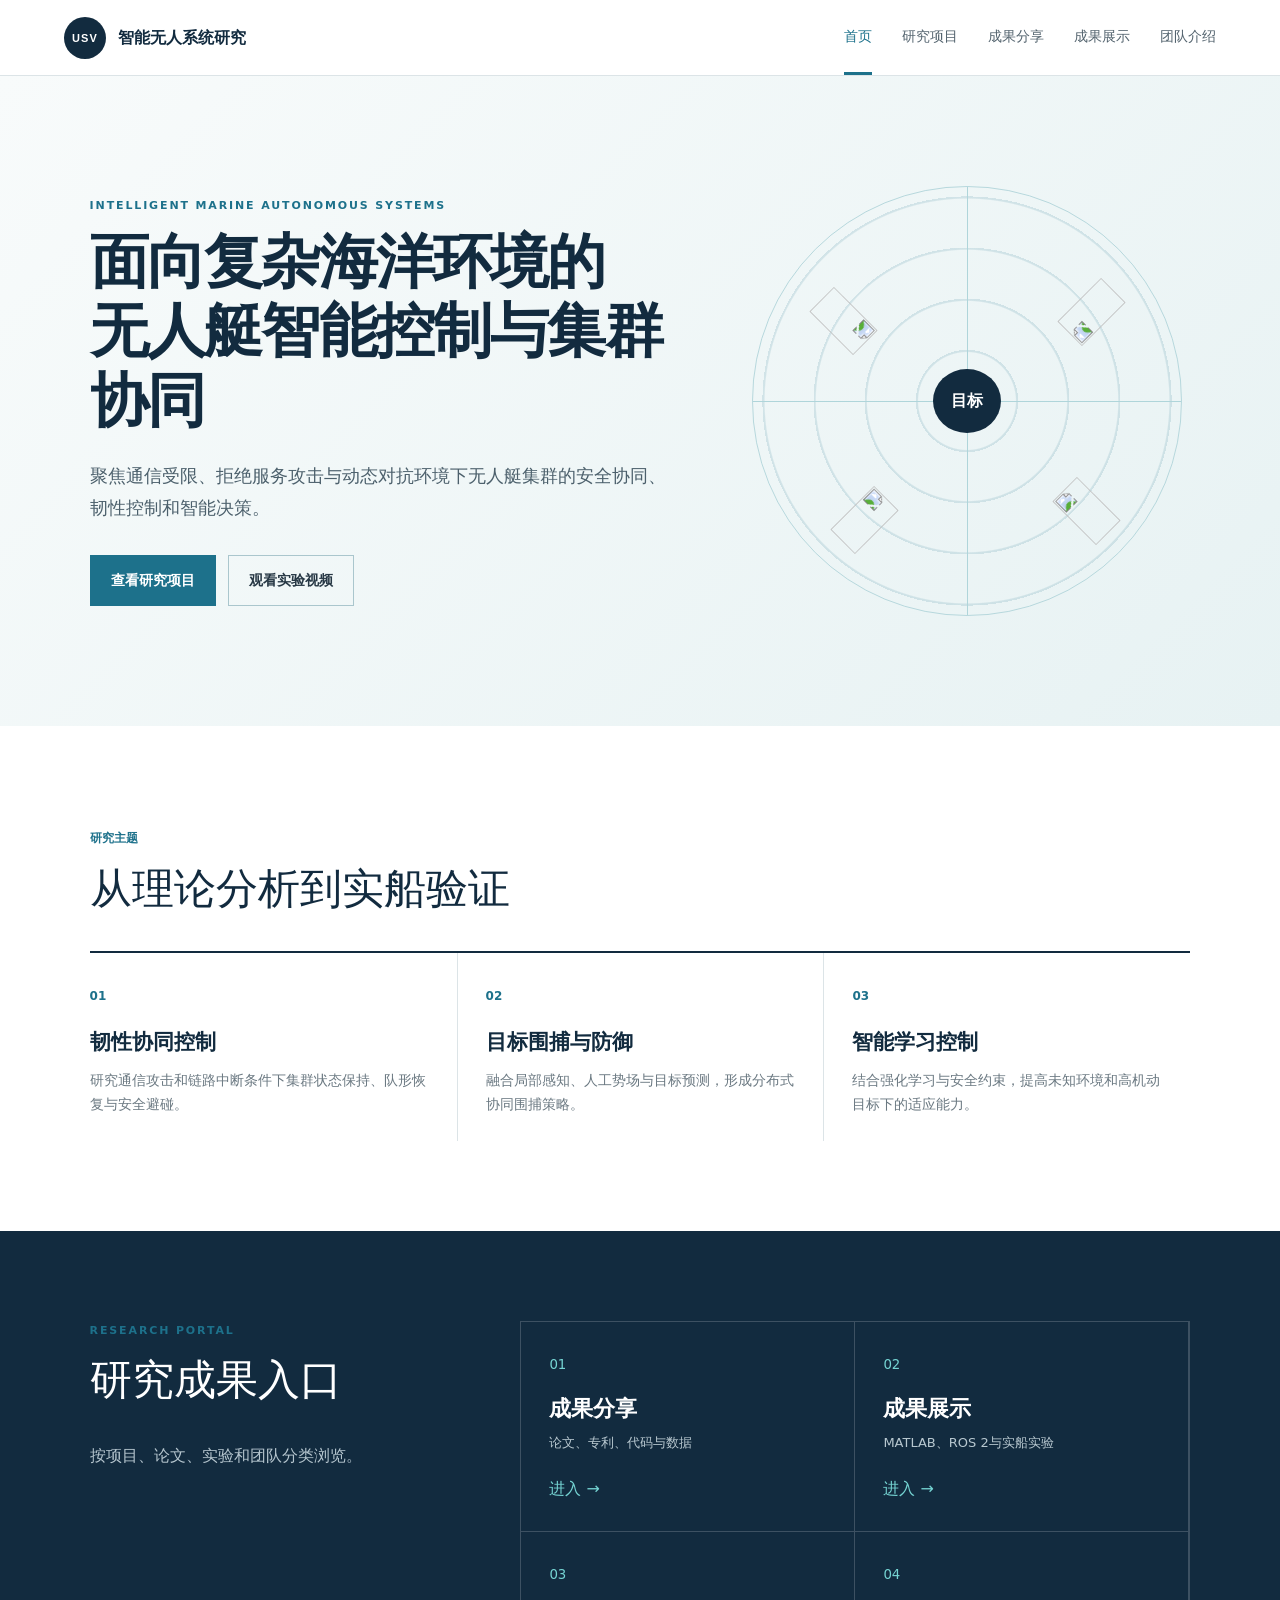
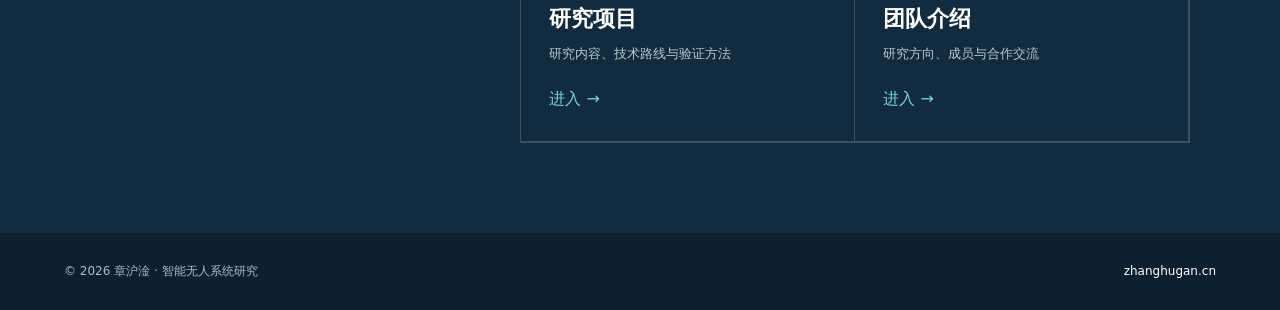
==== index.html @ 88b89873 "Upload independent academic website" ====
<!doctype html>
<html lang="zh-CN"><head><meta charset="utf-8"><meta name="viewport" content="width=device-width,initial-scale=1"><meta name="description" content="章沪淦的无人艇智能控制与集群协同研究主页"><title>章沪淦｜智能无人系统研究</title><link rel="stylesheet" href="styles.css"></head>
<body>
<header class="header"><a class="brand" href="index.html"><span>USV</span><b>智能无人系统研究</b></a><button class="menu" aria-label="打开导航">☰</button><nav><a class="active" href="index.html">首页</a><a href="research.html">研究项目</a><a href="publications.html">成果分享</a><a href="showcase.html">成果展示</a><a href="team.html">团队介绍</a></nav></header>
<main>
  <section class="hero">
    <div><p class="kicker">INTELLIGENT MARINE AUTONOMOUS SYSTEMS</p><h1>面向复杂海洋环境的<br>无人艇智能控制与集群协同</h1><p class="lead">聚焦通信受限、拒绝服务攻击与动态对抗环境下无人艇集群的安全协同、韧性控制和智能决策。</p><div class="actions"><a class="primary" href="research.html">查看研究项目</a><a href="showcase.html">观看实验视频</a></div></div>
    <div class="radar"><i></i><i></i><strong>目标</strong><img class="u1" src="assets/usv-top.svg" alt=""><img class="u2" src="assets/usv-top.svg" alt=""><img class="u3" src="assets/usv-top.svg" alt=""><img class="u4" src="assets/usv-top.svg" alt=""></div>
  </section>
  <section class="intro-band"><p>研究主题</p><h2>从理论分析到实船验证</h2><div class="topics"><article><b>01</b><h3>韧性协同控制</h3><p>研究通信攻击和链路中断条件下集群状态保持、队形恢复与安全避碰。</p></article><article><b>02</b><h3>目标围捕与防御</h3><p>融合局部感知、人工势场与目标预测，形成分布式协同围捕策略。</p></article><article><b>03</b><h3>智能学习控制</h3><p>结合强化学习与安全约束，提高未知环境和高机动目标下的适应能力。</p></article></div></section>
  <section class="portal"><div><p class="kicker">RESEARCH PORTAL</p><h2>研究成果入口</h2><p>按项目、论文、实验和团队分类浏览。</p></div><div class="portal-grid"><a href="publications.html"><small>01</small><h3>成果分享</h3><p>论文、专利、代码与数据</p><span>进入 →</span></a><a href="showcase.html"><small>02</small><h3>成果展示</h3><p>MATLAB、ROS 2与实船实验</p><span>进入 →</span></a><a href="research.html"><small>03</small><h3>研究项目</h3><p>研究内容、技术路线与验证方法</p><span>进入 →</span></a><a href="team.html"><small>04</small><h3>团队介绍</h3><p>研究方向、成员与合作交流</p><span>进入 →</span></a></div></section>
</main>
<footer><p>© 2026 章沪淦 · 智能无人系统研究</p><a href="index.html">zhanghugan.cn</a></footer><script src="app.js"></script></body></html>
---- styles.css ----
:root{--navy:#122b3f;--blue:#1d718b;--cyan:#75d4d3;--ink:#273845;--muted:#6b7982;--line:#dce4e7;--soft:#f3f7f7;--white:#fff}*{box-sizing:border-box}html{scroll-behavior:smooth}body{margin:0;color:var(--ink);font-family:"Microsoft YaHei",system-ui,sans-serif;line-height:1.75}a{text-decoration:none;color:inherit}.header{height:76px;padding:0 max(5vw,24px);display:flex;align-items:center;position:sticky;top:0;z-index:10;background:rgba(255,255,255,.96);border-bottom:1px solid var(--line);backdrop-filter:blur(12px)}.brand{display:flex;align-items:center;gap:12px;color:var(--navy)}.brand span{display:grid;place-items:center;width:42px;height:42px;border-radius:50%;background:var(--navy);color:#fff;font:700 11px Arial;letter-spacing:.1em}.header nav{margin-left:auto;display:flex;gap:30px;height:100%}.header nav a{display:flex;align-items:center;font-size:14px;color:#53636e;border-bottom:3px solid transparent}.header nav a:hover,.header nav a.active{color:var(--blue);border-color:var(--blue)}.menu{display:none;margin-left:auto;border:0;background:none;font-size:24px}.hero{min-height:650px;padding:92px max(7vw,34px);display:grid;grid-template-columns:1.15fr .85fr;gap:70px;align-items:center;background:linear-gradient(135deg,#f8fbfb,#e7f2f3)}.kicker{margin:0 0 12px;color:var(--blue);font-size:11px;font-weight:800;letter-spacing:.17em}.hero h1,.inner>h1,.article-shell article>h1{margin:0;color:var(--navy);font-family:Georgia,"Noto Serif SC",serif;font-size:clamp(38px,4.6vw,64px);line-height:1.18;letter-spacing:-.03em}.lead{max-width:720px;margin:24px 0 32px;font-size:18px;color:#4c606c}.actions{display:flex;gap:12px}.actions a{padding:12px 20px;border:1px solid #aac6cd;font-size:14px;font-weight:700}.actions .primary{background:var(--blue);color:#fff;border-color:var(--blue)}.radar{width:min(430px,38vw);aspect-ratio:1;position:relative;border-radius:50%;background:repeating-radial-gradient(circle,transparent 0 16%,rgba(29,113,139,.14) 16.4% 16.9%);border:1px solid #b7d8dd}.radar:before,.radar:after{content:"";position:absolute;background:#afd5da}.radar:before{width:1px;inset:0 auto 0 50%}.radar:after{height:1px;inset:50% 0 auto}.radar strong{position:absolute;left:50%;top:50%;transform:translate(-50%,-50%);z-index:2;padding:18px;border-radius:50%;background:var(--navy);color:#fff}.radar img{position:absolute;width:35px;height:62px;z-index:2}.u1{left:17%;top:24%;transform:rotate(135deg)}.u2{right:17%;top:22%;transform:rotate(-135deg)}.u3{left:22%;bottom:15%;transform:rotate(45deg)}.u4{right:18%;bottom:17%;transform:rotate(-45deg)}.intro-band,.portal,.inner{padding:90px max(7vw,34px)}.intro-band>p{color:var(--blue);font-size:12px;font-weight:700}.intro-band>h2,.portal h2{font:42px Georgia,"Noto Serif SC",serif;color:var(--navy);margin:0 0 34px}.topics,.show-grid{display:grid;grid-template-columns:repeat(3,1fr);border-top:2px solid var(--navy)}.topics article,.show-grid article{padding:28px 28px 24px 0}.topics article+article,.show-grid article+article{padding-left:28px;border-left:1px solid var(--line)}.topics b,.show-grid b{color:var(--blue);font-size:12px}.topics h3,.show-grid h3{color:var(--navy);font-size:21px;margin:15px 0 7px}.topics p,.show-grid p{color:var(--muted);font-size:14px;margin:0}.portal{display:grid;grid-template-columns:.7fr 1.3fr;gap:70px;background:var(--navy);color:#fff}.portal h2{color:#fff}.portal>div>p:last-child{color:#b5c5ce}.portal-grid{display:grid;grid-template-columns:repeat(2,1fr);border:1px solid rgba(255,255,255,.18)}.portal-grid a{padding:28px;border-right:1px solid rgba(255,255,255,.18);border-bottom:1px solid rgba(255,255,255,.18)}.portal-grid small,.portal-grid span{color:var(--cyan)}.portal-grid h3{font-size:22px;margin:12px 0 4px}.portal-grid p{font-size:13px;color:#b8c8d0;margin:0 0 20px}.inner{max-width:1180px;margin:auto;min-height:700px}.page-lead{max-width:740px;color:var(--muted);font-size:17px}.filter{display:flex;gap:8px;margin:42px 0 12px}.filter button{padding:8px 15px;border:1px solid var(--line);background:#fff}.filter .selected{background:var(--navy);color:#fff}.pub-list article{display:grid;grid-template-columns:90px 1fr auto;gap:25px;padding:27px 0;border-top:1px solid var(--line);align-items:start}.pub-list span{color:var(--blue);font-size:12px;font-weight:700}.pub-list h2{margin:0 0 5px;color:var(--navy);font-size:21px}.pub-list p{margin:0;color:var(--muted)}.pub-list a{color:var(--blue);font-size:13px}.featured{display:grid;grid-template-columns:1.5fr .5fr;margin-top:45px;border:1px solid var(--line);box-shadow:0 20px 50px rgba(18,43,63,.1)}.featured video{width:100%;aspect-ratio:16/9;background:#07131b}.featured div{padding:32px;align-self:center}.featured small{color:var(--blue)}.featured h2{color:var(--navy);font-size:25px}.featured p{color:var(--muted)}.show-grid{margin-top:55px}.team-lead{display:grid;grid-template-columns:180px 1fr;gap:38px;margin:45px 0 70px;align-items:center}.portrait{width:180px;height:180px;border-radius:50%;display:grid;place-items:center;background:linear-gradient(135deg,var(--navy),var(--blue));color:#fff;font:60px Georgia}.team-lead h2{color:var(--navy);font-size:30px;margin:0}.team-lead p{color:var(--muted)}.section-title{font:32px Georgia;color:var(--navy)}.contact{margin-top:65px;padding:35px;background:var(--soft)}.article-shell{max-width:1200px;margin:auto;padding:64px 32px 90px;display:grid;grid-template-columns:230px 1fr;gap:70px}.article-shell aside{position:sticky;top:110px;align-self:start}.avatar{width:120px;height:120px;border-radius:50%;display:grid;place-items:center;background:var(--navy);color:#fff;font:700 23px Arial}.article-shell aside h2{margin:22px 0 0;color:var(--navy)}.article-shell aside p{margin:0 0 22px;color:var(--muted);font-size:12px}.article-shell aside a{display:block;padding:8px 0;border-bottom:1px solid var(--line);font-size:13px}.breadcrumb,.meta{font-size:13px;color:var(--blue)}.meta{padding-bottom:25px;border-bottom:1px solid var(--line)}.article-shell article section{margin-top:55px}.article-shell article section>h2{font:31px Georgia;color:var(--navy)}.quote{padding:20px 24px;border-left:4px solid var(--blue);background:var(--soft);font-size:17px}.number-list>div{display:grid;grid-template-columns:50px 1fr;column-gap:14px;padding:24px 0;border-top:1px solid var(--line)}.number-list b{grid-row:1/3;color:var(--blue)}.number-list h3{margin:0;color:var(--navy)}.number-list p{margin:5px 0;color:var(--muted)}.route{display:grid;grid-template-columns:repeat(3,1fr);border-top:2px solid var(--navy)}.route div{padding:24px}.route div+div{border-left:1px solid var(--line)}.route b{color:var(--blue)}footer{display:flex;justify-content:space-between;padding:28px max(5vw,24px);background:#0c2030;color:#aabcc7;font-size:12px}footer p{margin:0}footer a{color:#fff}
@media(max-width:850px){.header nav{display:none;position:absolute;top:75px;left:0;right:0;height:auto;background:#fff;padding:10px 24px 20px;flex-direction:column;gap:0}.header nav.open{display:flex}.header nav a{padding:9px 0;border:0}.menu{display:block}.hero{grid-template-columns:1fr}.radar{width:min(430px,80vw);justify-self:center}.topics,.show-grid{grid-template-columns:1fr}.topics article+article,.show-grid article+article{padding-left:0;border-left:0;border-top:1px solid var(--line)}.portal{grid-template-columns:1fr}.featured{grid-template-columns:1fr}.article-shell{grid-template-columns:1fr}.article-shell aside{position:static}.article-shell aside a{display:inline-block;margin-right:18px}.avatar{width:88px;height:88px}.pub-list article{grid-template-columns:70px 1fr}.pub-list article>a{grid-column:2}.route{grid-template-columns:1fr}.route div+div{border-left:0;border-top:1px solid var(--line)}}@media(max-width:560px){.hero,.intro-band,.portal,.inner{padding:55px 20px}.hero h1,.inner>h1,.article-shell article>h1{font-size:34px}.radar{width:85vw}.portal-grid{grid-template-columns:1fr}.portal-grid a{border-right:0}.team-lead{grid-template-columns:1fr}.portrait{width:120px;height:120px}.article-shell{padding:38px 20px}.featured div{padding:22px}footer{flex-direction:column;gap:8px}}
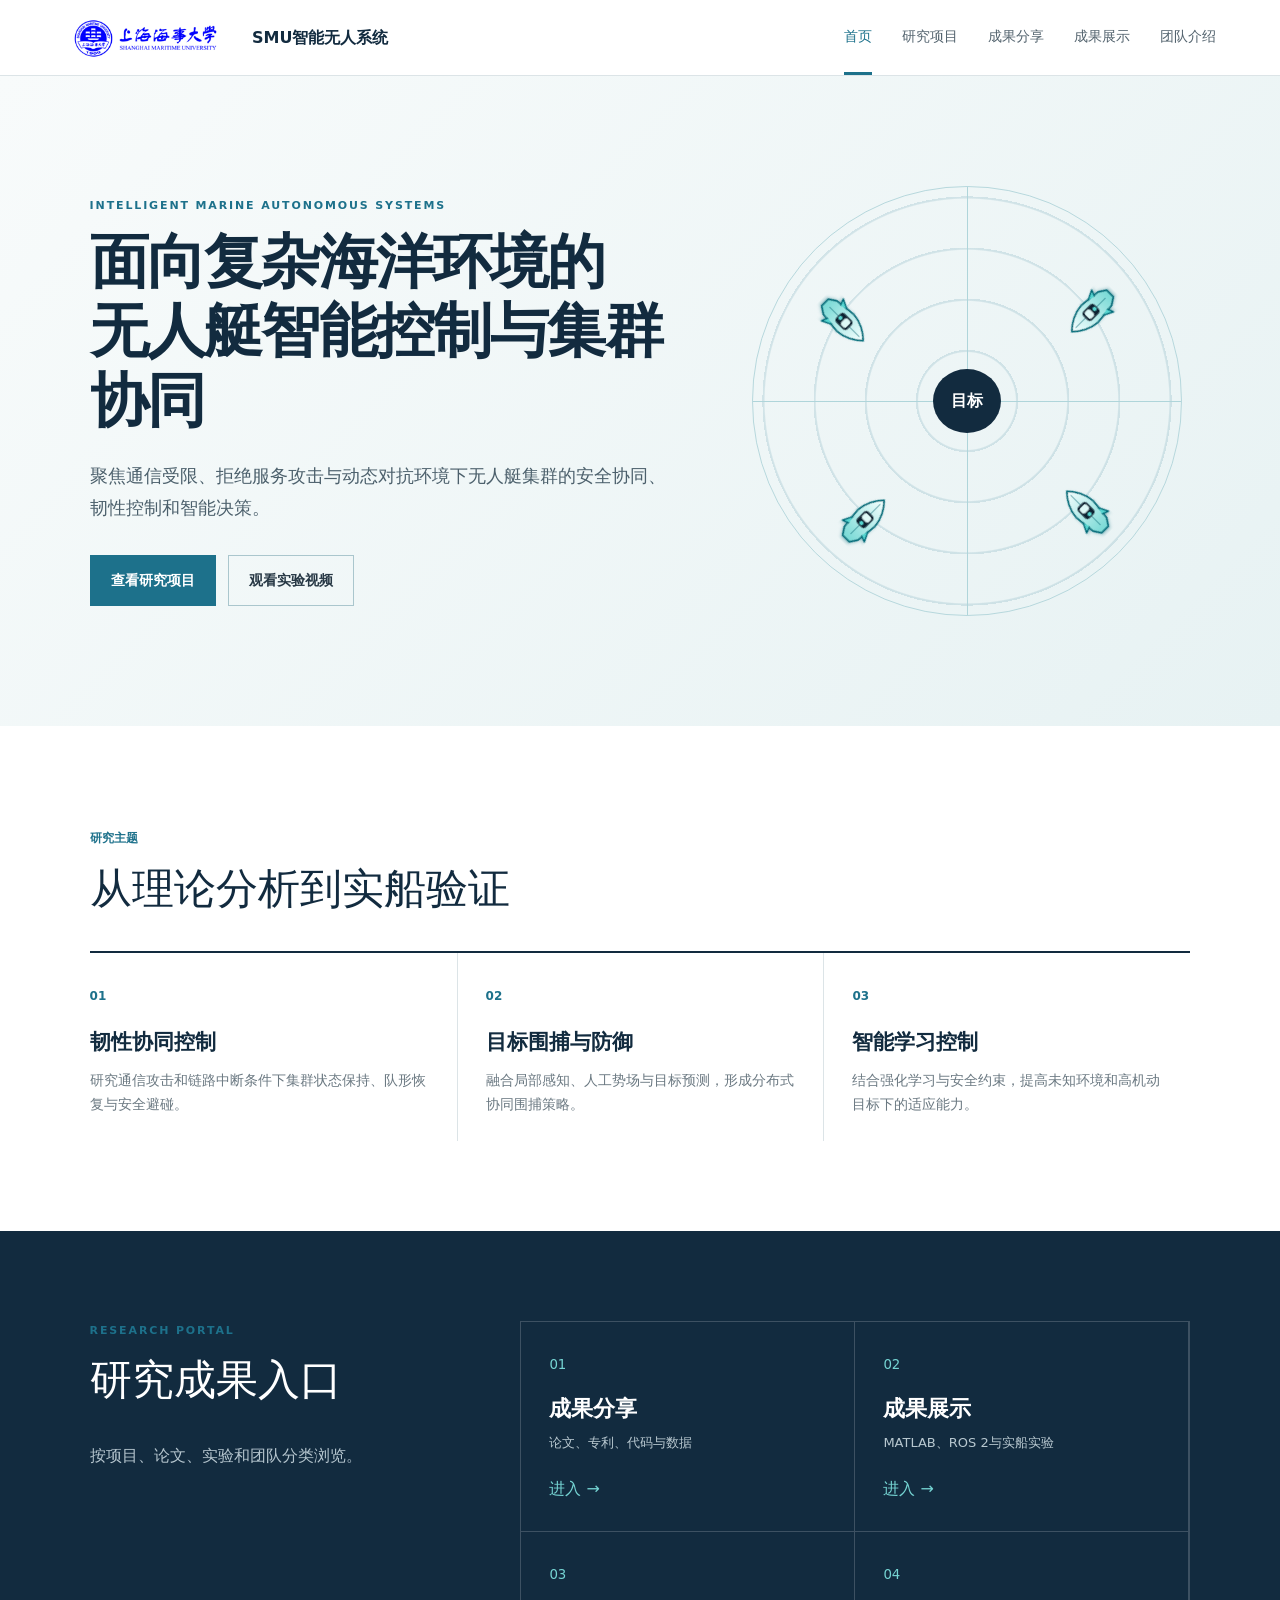
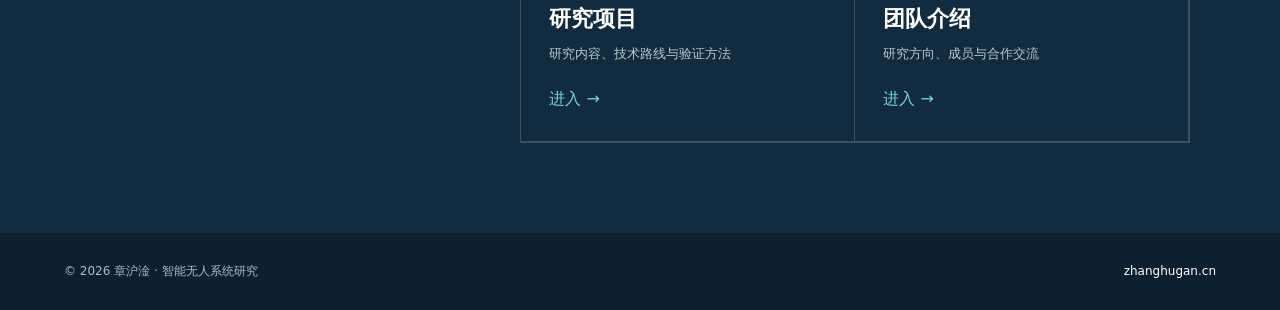
==== commit bc906ff2: "Update site brand with SMU logo" ====
--- a/index.html
+++ b/index.html
@@ -1,7 +1,7 @@
 <!doctype html>
 <html lang="zh-CN"><head><meta charset="utf-8"><meta name="viewport" content="width=device-width,initial-scale=1"><meta name="description" content="章沪淦的无人艇智能控制与集群协同研究主页"><title>章沪淦｜智能无人系统研究</title><link rel="stylesheet" href="styles.css"></head>
 <body>
-<header class="header"><a class="brand" href="index.html"><span>USV</span><b>智能无人系统研究</b></a><button class="menu" aria-label="打开导航">☰</button><nav><a class="active" href="index.html">首页</a><a href="research.html">研究项目</a><a href="publications.html">成果分享</a><a href="showcase.html">成果展示</a><a href="team.html">团队介绍</a></nav></header>
+<header class="header"><a class="brand" href="index.html"><img src="assets/smu-logo.png" alt="上海海事大学"><b>SMU智能无人系统</b></a><button class="menu" aria-label="打开导航">☰</button><nav><a class="active" href="index.html">首页</a><a href="research.html">研究项目</a><a href="publications.html">成果分享</a><a href="showcase.html">成果展示</a><a href="team.html">团队介绍</a></nav></header>
 <main>
   <section class="hero">
     <div><p class="kicker">INTELLIGENT MARINE AUTONOMOUS SYSTEMS</p><h1>面向复杂海洋环境的<br>无人艇智能控制与集群协同</h1><p class="lead">聚焦通信受限、拒绝服务攻击与动态对抗环境下无人艇集群的安全协同、韧性控制和智能决策。</p><div class="actions"><a class="primary" href="research.html">查看研究项目</a><a href="showcase.html">观看实验视频</a></div></div>
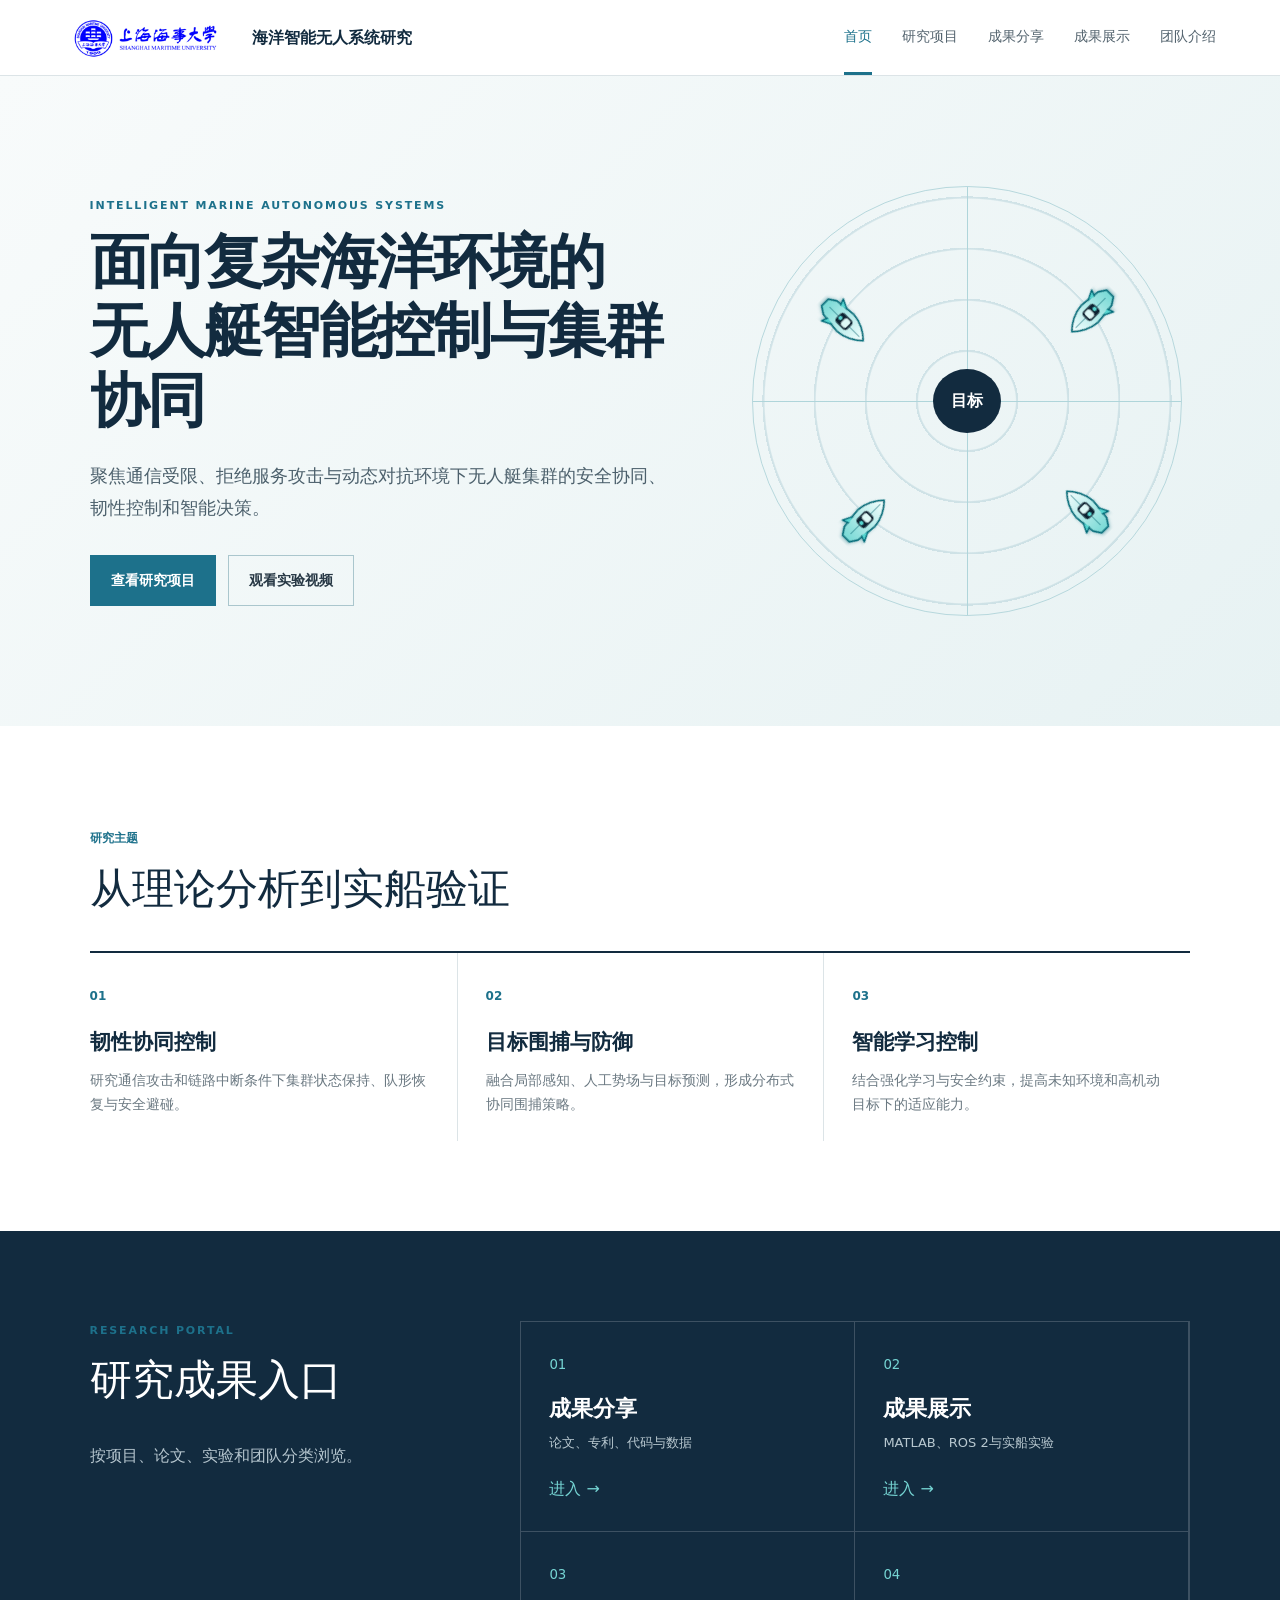
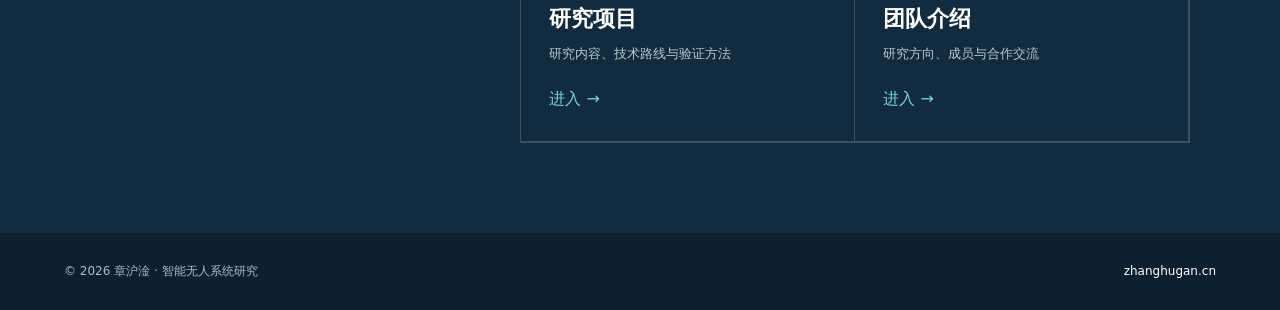
==== commit 18c0c92a: "Rename marine intelligent unmanned systems brand" ====
--- a/index.html
+++ b/index.html
@@ -1,7 +1,7 @@
 <!doctype html>
 <html lang="zh-CN"><head><meta charset="utf-8"><meta name="viewport" content="width=device-width,initial-scale=1"><meta name="description" content="章沪淦的无人艇智能控制与集群协同研究主页"><title>章沪淦｜智能无人系统研究</title><link rel="stylesheet" href="styles.css"></head>
 <body>
-<header class="header"><a class="brand" href="index.html"><img src="assets/smu-logo.png" alt="上海海事大学"><b>SMU智能无人系统</b></a><button class="menu" aria-label="打开导航">☰</button><nav><a class="active" href="index.html">首页</a><a href="research.html">研究项目</a><a href="publications.html">成果分享</a><a href="showcase.html">成果展示</a><a href="team.html">团队介绍</a></nav></header>
+<header class="header"><a class="brand" href="index.html"><img src="assets/smu-logo.png" alt="上海海事大学"><b>海洋智能无人系统研究</b></a><button class="menu" aria-label="打开导航">☰</button><nav><a class="active" href="index.html">首页</a><a href="research.html">研究项目</a><a href="publications.html">成果分享</a><a href="showcase.html">成果展示</a><a href="team.html">团队介绍</a></nav></header>
 <main>
   <section class="hero">
     <div><p class="kicker">INTELLIGENT MARINE AUTONOMOUS SYSTEMS</p><h1>面向复杂海洋环境的<br>无人艇智能控制与集群协同</h1><p class="lead">聚焦通信受限、拒绝服务攻击与动态对抗环境下无人艇集群的安全协同、韧性控制和智能决策。</p><div class="actions"><a class="primary" href="research.html">查看研究项目</a><a href="showcase.html">观看实验视频</a></div></div>
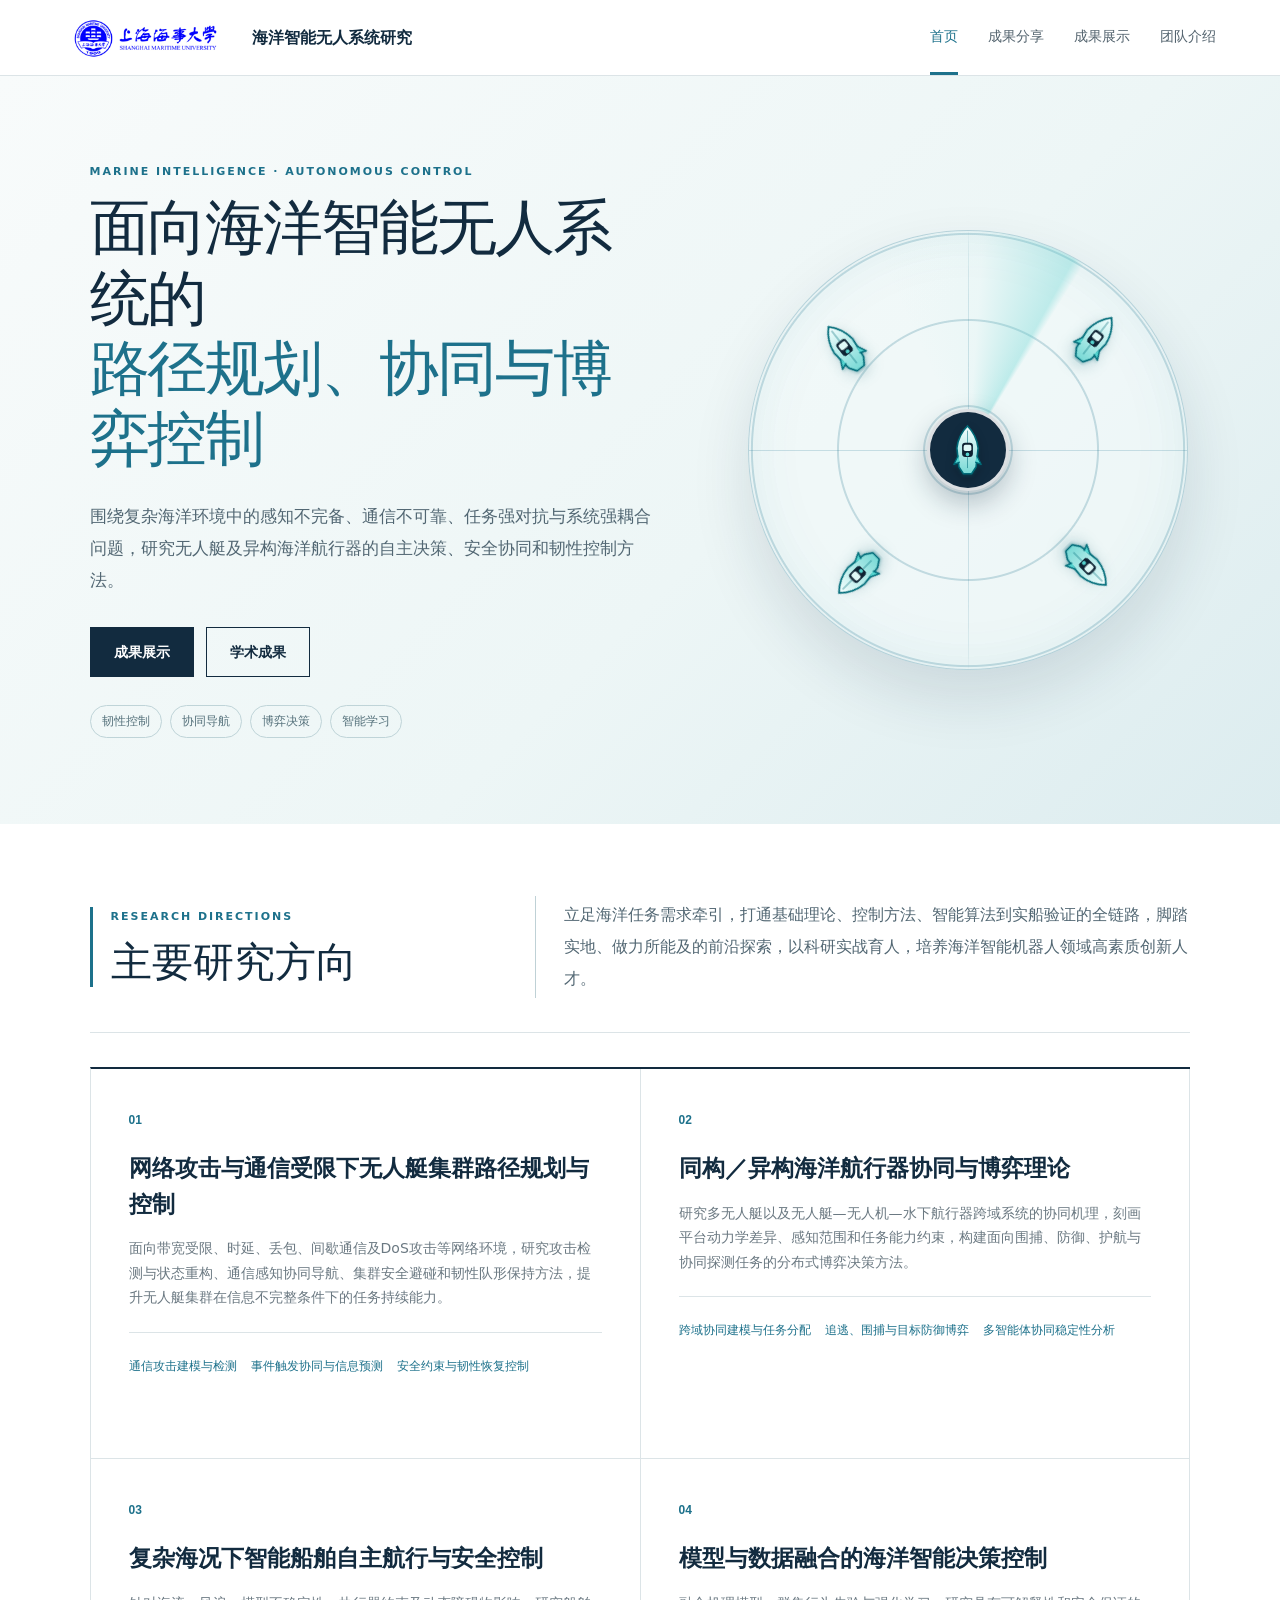
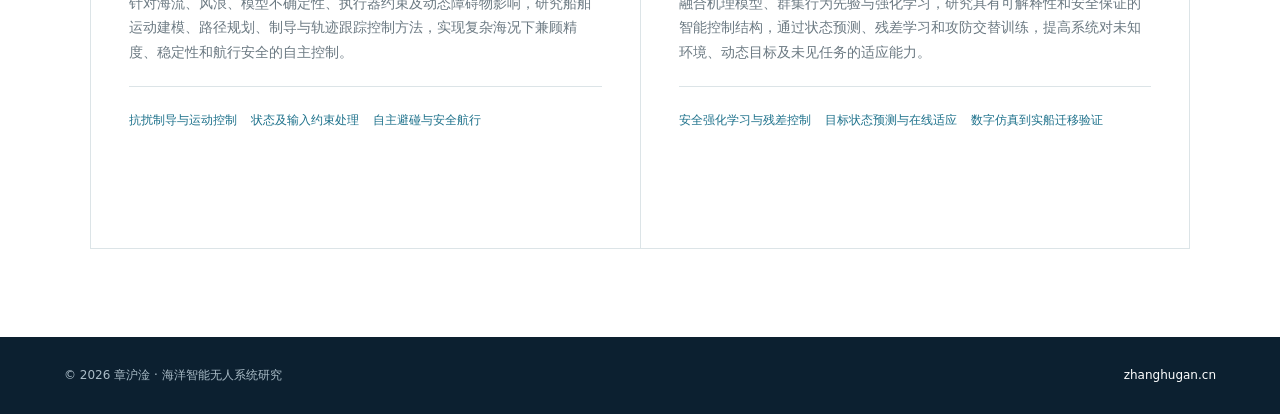
==== commit c858cb45: "Redesign homepage and update site navigation" ====
--- a/index.html
+++ b/index.html
@@ -1,13 +1,22 @@
 <!doctype html>
-<html lang="zh-CN"><head><meta charset="utf-8"><meta name="viewport" content="width=device-width,initial-scale=1"><meta name="description" content="章沪淦的无人艇智能控制与集群协同研究主页"><title>章沪淦｜智能无人系统研究</title><link rel="stylesheet" href="styles.css"></head>
+<html lang="zh-CN"><head><meta charset="utf-8"><meta name="viewport" content="width=device-width,initial-scale=1"><meta name="description" content="海洋智能无人系统路径规划、协同与博弈控制研究"><title>海洋智能无人系统研究</title><link rel="stylesheet" href="styles.css"><link rel="stylesheet" href="home.css"><link rel="stylesheet" href="radar.css"><link rel="stylesheet" href="home-tuning.css"></head>
 <body>
-<header class="header"><a class="brand" href="index.html"><img src="assets/smu-logo.png" alt="上海海事大学"><b>海洋智能无人系统研究</b></a><button class="menu" aria-label="打开导航">☰</button><nav><a class="active" href="index.html">首页</a><a href="research.html">研究项目</a><a href="publications.html">成果分享</a><a href="showcase.html">成果展示</a><a href="team.html">团队介绍</a></nav></header>
-<main>
-  <section class="hero">
-    <div><p class="kicker">INTELLIGENT MARINE AUTONOMOUS SYSTEMS</p><h1>面向复杂海洋环境的<br>无人艇智能控制与集群协同</h1><p class="lead">聚焦通信受限、拒绝服务攻击与动态对抗环境下无人艇集群的安全协同、韧性控制和智能决策。</p><div class="actions"><a class="primary" href="research.html">查看研究项目</a><a href="showcase.html">观看实验视频</a></div></div>
-    <div class="radar"><i></i><i></i><strong>目标</strong><img class="u1" src="assets/usv-top.svg" alt=""><img class="u2" src="assets/usv-top.svg" alt=""><img class="u3" src="assets/usv-top.svg" alt=""><img class="u4" src="assets/usv-top.svg" alt=""></div>
+<header class="header"><a class="brand" href="index.html"><img src="assets/smu-logo.png" alt="上海海事大学"><b>海洋智能无人系统研究</b></a><button class="menu" aria-label="打开导航">☰</button><nav><a class="active" href="index.html">首页</a><a href="publications.html">成果分享</a><a href="showcase.html">成果展示</a><a href="team.html">团队介绍</a></nav></header>
+<main class="home-page">
+  <section class="home-hero">
+    <div class="hero-copy"><p class="home-eyebrow">MARINE INTELLIGENCE · AUTONOMOUS CONTROL</p><h1>面向海洋智能无人系统的<br><em>路径规划、协同与博弈控制</em></h1><p>围绕复杂海洋环境中的感知不完备、通信不可靠、任务强对抗与系统强耦合问题，研究无人艇及异构海洋航行器的自主决策、安全协同和韧性控制方法。</p><div class="hero-actions"><a href="showcase.html">成果展示</a><a class="ghost" href="publications.html">学术成果</a></div><ul class="hero-tags"><li>韧性控制</li><li>协同导航</li><li>博弈决策</li><li>智能学习</li></ul></div>
+    <div class="system-map radar-map" aria-label="无人艇集群动态雷达探测示意图"><div class="radar-grid"></div><div class="radar-sweep"></div><i class="radar-pulse pulse-one"></i><i class="radar-pulse pulse-two"></i><i class="radar-pulse pulse-three"></i><div class="center-usv"><img src="assets/usv-top.svg" alt="中心无人艇"></div><img class="radar-usv boat-one" src="assets/usv-top.svg" alt="协同无人艇一"><img class="radar-usv boat-two" src="assets/usv-top.svg" alt="协同无人艇二"><img class="radar-usv boat-three" src="assets/usv-top.svg" alt="协同无人艇三"><img class="radar-usv boat-four" src="assets/usv-top.svg" alt="协同无人艇四"></div>
   </section>
-  <section class="intro-band"><p>研究主题</p><h2>从理论分析到实船验证</h2><div class="topics"><article><b>01</b><h3>韧性协同控制</h3><p>研究通信攻击和链路中断条件下集群状态保持、队形恢复与安全避碰。</p></article><article><b>02</b><h3>目标围捕与防御</h3><p>融合局部感知、人工势场与目标预测，形成分布式协同围捕策略。</p></article><article><b>03</b><h3>智能学习控制</h3><p>结合强化学习与安全约束，提高未知环境和高机动目标下的适应能力。</p></article></div></section>
-  <section class="portal"><div><p class="kicker">RESEARCH PORTAL</p><h2>研究成果入口</h2><p>按项目、论文、实验和团队分类浏览。</p></div><div class="portal-grid"><a href="publications.html"><small>01</small><h3>成果分享</h3><p>论文、专利、代码与数据</p><span>进入 →</span></a><a href="showcase.html"><small>02</small><h3>成果展示</h3><p>MATLAB、ROS 2与实船实验</p><span>进入 →</span></a><a href="research.html"><small>03</small><h3>研究项目</h3><p>研究内容、技术路线与验证方法</p><span>进入 →</span></a><a href="team.html"><small>04</small><h3>团队介绍</h3><p>研究方向、成员与合作交流</p><span>进入 →</span></a></div></section>
+
+  <section class="research-focus">
+    <header class="section-heading"><div><p>RESEARCH DIRECTIONS</p><h2>主要研究方向</h2></div><p>立足海洋任务需求牵引，打通基础理论、控制方法、智能算法到实船验证的全链路，脚踏实地、做力所能及的前沿探索，以科研实战育人，培养海洋智能机器人领域高素质创新人才。</p></header>
+    <div class="direction-grid">
+      <article><span>01</span><h3>网络攻击与通信受限下无人艇集群路径规划与控制</h3><p>面向带宽受限、时延、丢包、间歇通信及DoS攻击等网络环境，研究攻击检测与状态重构、通信感知协同导航、集群安全避碰和韧性队形保持方法，提升无人艇集群在信息不完整条件下的任务持续能力。</p><ul><li>通信攻击建模与检测</li><li>事件触发协同与信息预测</li><li>安全约束与韧性恢复控制</li></ul></article>
+      <article><span>02</span><h3>同构／异构海洋航行器协同与博弈理论</h3><p>研究多无人艇以及无人艇—无人机—水下航行器跨域系统的协同机理，刻画平台动力学差异、感知范围和任务能力约束，构建面向围捕、防御、护航与协同探测任务的分布式博弈决策方法。</p><ul><li>跨域协同建模与任务分配</li><li>追逃、围捕与目标防御博弈</li><li>多智能体协同稳定性分析</li></ul></article>
+      <article><span>03</span><h3>复杂海况下智能船舶自主航行与安全控制</h3><p>针对海流、风浪、模型不确定性、执行器约束及动态障碍物影响，研究船舶运动建模、路径规划、制导与轨迹跟踪控制方法，实现复杂海况下兼顾精度、稳定性和航行安全的自主控制。</p><ul><li>抗扰制导与运动控制</li><li>状态及输入约束处理</li><li>自主避碰与安全航行</li></ul></article>
+      <article><span>04</span><h3>模型与数据融合的海洋智能决策控制</h3><p>融合机理模型、群集行为先验与强化学习，研究具有可解释性和安全保证的智能控制结构，通过状态预测、残差学习和攻防交替训练，提高系统对未知环境、动态目标及未见任务的适应能力。</p><ul><li>安全强化学习与残差控制</li><li>目标状态预测与在线适应</li><li>数字仿真到实船迁移验证</li></ul></article>
+    </div>
+  </section>
+
 </main>
-<footer><p>© 2026 章沪淦 · 智能无人系统研究</p><a href="index.html">zhanghugan.cn</a></footer><script src="app.js"></script></body></html>
+<footer><p>© 2026 章沪淦 · 海洋智能无人系统研究</p><a href="index.html">zhanghugan.cn</a></footer><script src="app.js"></script></body></html>
--- a/home.css
+++ b/home.css
@@ -0,0 +1,2 @@
+.home-page{background:#fff}.home-hero{min-height:690px;padding:86px max(7vw,34px);display:grid;grid-template-columns:minmax(0,1.12fr) minmax(380px,.88fr);align-items:center;gap:7vw;overflow:hidden;background:linear-gradient(135deg,#f8fbfb 0%,#edf6f6 58%,#dcecef 100%)}.home-eyebrow,.section-heading>div>p,.research-path>div>p,.home-links>div>p{margin:0 0 12px;color:var(--blue);font-size:11px;font-weight:800;letter-spacing:.18em}.hero-copy h1{margin:0;color:var(--navy);font:clamp(42px,4.7vw,70px)/1.17 Georgia,"Noto Serif SC",serif;letter-spacing:-.035em}.hero-copy h1 em{color:var(--blue);font-style:normal}.hero-copy>p:not(.home-eyebrow){max-width:760px;margin:25px 0 30px;color:#526773;font-size:17px;line-height:1.9}.hero-actions{display:flex;gap:12px}.hero-actions a{padding:12px 23px;border:1px solid var(--navy);background:var(--navy);color:#fff;font-size:14px;font-weight:700}.hero-actions a.ghost{background:transparent;color:var(--navy)}.hero-tags{display:flex;flex-wrap:wrap;gap:8px;margin:28px 0 0;padding:0;list-style:none}.hero-tags li{padding:5px 11px;border:1px solid #bfd4d8;border-radius:99px;color:#55717b;font-size:12px}.system-map{width:min(440px,38vw);aspect-ratio:1;position:relative;justify-self:center}.system-map:before{content:"";position:absolute;inset:8%;border-radius:50%;background:radial-gradient(circle at center,rgba(29,113,139,.15),rgba(29,113,139,.03) 48%,transparent 49%)}.orbit{position:absolute;left:50%;top:50%;border:1px solid rgba(29,113,139,.3);border-radius:50%;transform:translate(-50%,-50%)}.orbit-one{width:70%;height:70%}.orbit-two{width:100%;height:100%;border-style:dashed}.map-core{position:absolute;left:50%;top:50%;width:190px;height:190px;transform:translate(-50%,-50%);display:flex;flex-direction:column;align-items:center;justify-content:center;border-radius:50%;background:var(--navy);color:#fff;box-shadow:0 24px 55px rgba(18,43,63,.28);text-align:center}.map-core small{color:var(--cyan);font:700 10px Arial;letter-spacing:.2em}.map-core strong{margin:7px 0;font-size:21px}.map-core span{font-size:11px;color:#b9d0da}.map-node{position:absolute;min-width:92px;padding:9px 13px;border:1px solid #b8d5da;background:rgba(255,255,255,.92);box-shadow:0 12px 28px rgba(18,43,63,.09);color:var(--navy);font-size:12px;font-weight:700;text-align:center}.node-a{left:0;top:18%}.node-b{right:-3%;top:25%}.node-c{left:1%;bottom:17%}.node-d{right:3%;bottom:12%}.research-focus{padding:100px max(7vw,34px)}.section-heading{display:grid;grid-template-columns:1fr 1fr;gap:70px;align-items:end;margin-bottom:48px}.section-heading h2,.research-path h2,.home-links h2{margin:0;color:var(--navy);font:clamp(34px,3.5vw,50px)/1.2 Georgia,"Noto Serif SC",serif}.section-heading>p{max-width:520px;margin:0;color:var(--muted)}.direction-grid{display:grid;grid-template-columns:repeat(2,minmax(0,1fr));border-top:2px solid var(--navy);border-left:1px solid var(--line)}.direction-grid article{position:relative;min-height:390px;padding:36px 38px;border-right:1px solid var(--line);border-bottom:1px solid var(--line);transition:.25s ease}.direction-grid article:hover{background:#f4f8f8;transform:translateY(-3px);box-shadow:0 18px 45px rgba(18,43,63,.08)}.direction-grid article>span{color:var(--blue);font:700 12px Arial}.direction-grid h3{max-width:580px;margin:18px 0 14px;color:var(--navy);font-size:23px;line-height:1.55}.direction-grid p{margin:0;color:var(--muted);font-size:14px}.direction-grid ul{margin:22px 0 0;padding:18px 0 0;border-top:1px solid var(--line);list-style:none}.direction-grid li{display:inline-block;margin:0 14px 5px 0;color:var(--blue);font-size:12px}.research-path{padding:80px max(7vw,34px);display:grid;grid-template-columns:.72fr 1.28fr;gap:70px;background:var(--navy);color:#fff}.research-path h2{color:#fff}.research-path ol{margin:0;padding:0;list-style:none;border-top:1px solid rgba(255,255,255,.26)}.research-path li{display:grid;grid-template-columns:54px 180px 1fr;gap:12px;padding:22px 0;border-bottom:1px solid rgba(255,255,255,.18);align-items:center}.research-path li b{color:var(--cyan);font:700 12px Arial}.research-path li strong{font-size:15px}.research-path li span{color:#b8c9d1;font-size:13px}.home-links{padding:94px max(7vw,34px);display:grid;grid-template-columns:.7fr 1.3fr;gap:70px}.home-links nav{display:grid;grid-template-columns:repeat(2,1fr);border-top:2px solid var(--navy);border-left:1px solid var(--line)}.home-links a{min-height:150px;padding:27px;border-right:1px solid var(--line);border-bottom:1px solid var(--line);display:flex;flex-direction:column;justify-content:space-between}.home-links a span{color:var(--blue);font-size:12px}.home-links a b{color:var(--navy);font-size:17px}.home-links a:hover{background:var(--soft)}@media(max-width:960px){.home-hero{grid-template-columns:1fr;padding-top:70px}.system-map{width:min(430px,76vw);margin-top:20px}.section-heading,.research-path,.home-links{grid-template-columns:1fr}.direction-grid{grid-template-columns:1fr}.direction-grid article{min-height:auto}.research-path,.home-links{gap:40px}}@media(max-width:600px){.home-hero,.research-focus,.research-path,.home-links{padding:58px 20px}.hero-copy h1{font-size:38px}.system-map{width:85vw}.map-core{width:145px;height:145px}.map-core strong{font-size:16px}.map-node{min-width:80px;padding:7px;font-size:10px}.section-heading{gap:24px}.direction-grid article{padding:28px 22px}.direction-grid h3{font-size:20px}.research-path li{grid-template-columns:42px 1fr}.research-path li span{grid-column:2}.home-links nav{grid-template-columns:1fr}}
+
--- a/radar.css
+++ b/radar.css
@@ -0,0 +1,108 @@
+.radar-map {
+  isolation: isolate;
+  border: 1px solid rgba(29,113,139,.28);
+  border-radius: 50%;
+  overflow: hidden;
+  background: rgba(242,250,250,.68);
+  box-shadow: 0 28px 60px rgba(18,43,63,.12), inset 0 0 55px rgba(29,113,139,.08);
+}
+
+.radar-map::before,
+.radar-map::after {
+  content: "";
+  position: absolute;
+  inset: auto;
+  z-index: 1;
+  background: rgba(29,113,139,.2);
+}
+
+.radar-map::before { left: 50%; top: 0; width: 1px; height: 100%; }
+.radar-map::after { left: 0; top: 50%; width: 100%; height: 1px; }
+
+.radar-grid {
+  position: absolute;
+  inset: 0;
+  z-index: 0;
+  border-radius: 50%;
+  background: repeating-radial-gradient(circle at center, transparent 0 13.7%, rgba(29,113,139,.22) 14% 14.35%, transparent 14.65% 27.8%);
+}
+
+.radar-sweep {
+  position: absolute;
+  inset: -1px;
+  z-index: 2;
+  border-radius: 50%;
+  background: conic-gradient(from -26deg, transparent 0deg, rgba(84,208,205,.03) 30deg, rgba(84,208,205,.32) 55deg, transparent 58deg);
+  animation: radarSweep 5s linear infinite;
+  transform-origin: center;
+}
+
+.radar-pulse {
+  position: absolute;
+  left: 50%;
+  top: 50%;
+  z-index: 3;
+  width: 17%;
+  aspect-ratio: 1;
+  border: 2px solid rgba(66,201,199,.75);
+  border-radius: 50%;
+  opacity: 0;
+  transform: translate(-50%,-50%) scale(.5);
+  animation: radarPulse 3.6s ease-out infinite;
+}
+
+.pulse-two { animation-delay: 1.2s; }
+.pulse-three { animation-delay: 2.4s; }
+
+.center-usv {
+  position: absolute;
+  left: 50%;
+  top: 50%;
+  z-index: 6;
+  width: 82px;
+  height: 82px;
+  display: grid;
+  place-items: center;
+  border: 3px solid rgba(255,255,255,.85);
+  border-radius: 50%;
+  background: var(--navy);
+  box-shadow: 0 12px 28px rgba(18,43,63,.28);
+  transform: translate(-50%,-50%);
+}
+
+.center-usv img {
+  width: 31px;
+  height: 55px;
+  filter: drop-shadow(0 4px 5px rgba(0,0,0,.22));
+}
+
+.radar-usv {
+  position: absolute;
+  z-index: 5;
+  width: 34px;
+  height: 58px;
+  filter: drop-shadow(0 6px 7px rgba(0,89,103,.2));
+}
+
+.boat-one { left: 18%; top: 20%; transform: rotate(-38deg); }
+.boat-two { right: 17%; top: 18%; transform: rotate(38deg); }
+.boat-three { left: 21%; bottom: 15%; transform: rotate(-135deg); }
+.boat-four { right: 19%; bottom: 17%; transform: rotate(135deg); }
+
+@keyframes radarSweep { to { transform: rotate(360deg); } }
+@keyframes radarPulse {
+  0% { opacity: .75; transform: translate(-50%,-50%) scale(.5); }
+  82%,100% { opacity: 0; transform: translate(-50%,-50%) scale(5.25); }
+}
+
+@media (max-width:600px) {
+  .center-usv { width: 66px; height: 66px; }
+  .center-usv img { width: 25px; height: 45px; }
+  .radar-usv { width: 28px; height: 49px; }
+}
+
+@media (prefers-reduced-motion:reduce) {
+  .radar-sweep,
+  .radar-pulse { animation: none; }
+}
+
--- a/home-tuning.css
+++ b/home-tuning.css
@@ -0,0 +1,64 @@
+.research-focus {
+  padding-top: 72px;
+  padding-bottom: 88px;
+}
+
+.section-heading {
+  grid-template-columns: minmax(300px, .72fr) minmax(520px, 1.28fr);
+  gap: clamp(42px, 6vw, 94px);
+  align-items: center;
+  margin-bottom: 34px;
+  padding-bottom: 34px;
+  border-bottom: 1px solid var(--line);
+}
+
+.section-heading > div {
+  padding-left: 18px;
+  border-left: 3px solid var(--blue);
+}
+
+.section-heading h2 {
+  font-size: clamp(36px, 3.2vw, 48px);
+}
+
+.section-heading > p {
+  max-width: none;
+  margin: 0;
+  padding: 3px 0 3px 28px;
+  border-left: 1px solid #bfd1d6;
+  color: #526773;
+  font-size: 16px;
+  line-height: 2;
+}
+
+@media (max-width: 960px) {
+  .section-heading {
+    grid-template-columns: 1fr;
+    gap: 25px;
+  }
+
+  .section-heading > p {
+    max-width: 780px;
+    padding-left: 18px;
+    border-left: 2px solid #bfd1d6;
+  }
+}
+
+@media (max-width: 600px) {
+  .research-focus {
+    padding-top: 52px;
+    padding-bottom: 60px;
+  }
+
+  .section-heading {
+    margin-bottom: 24px;
+    padding-bottom: 26px;
+  }
+
+  .section-heading > p {
+    padding-left: 14px;
+    font-size: 14px;
+    line-height: 1.9;
+  }
+}
+
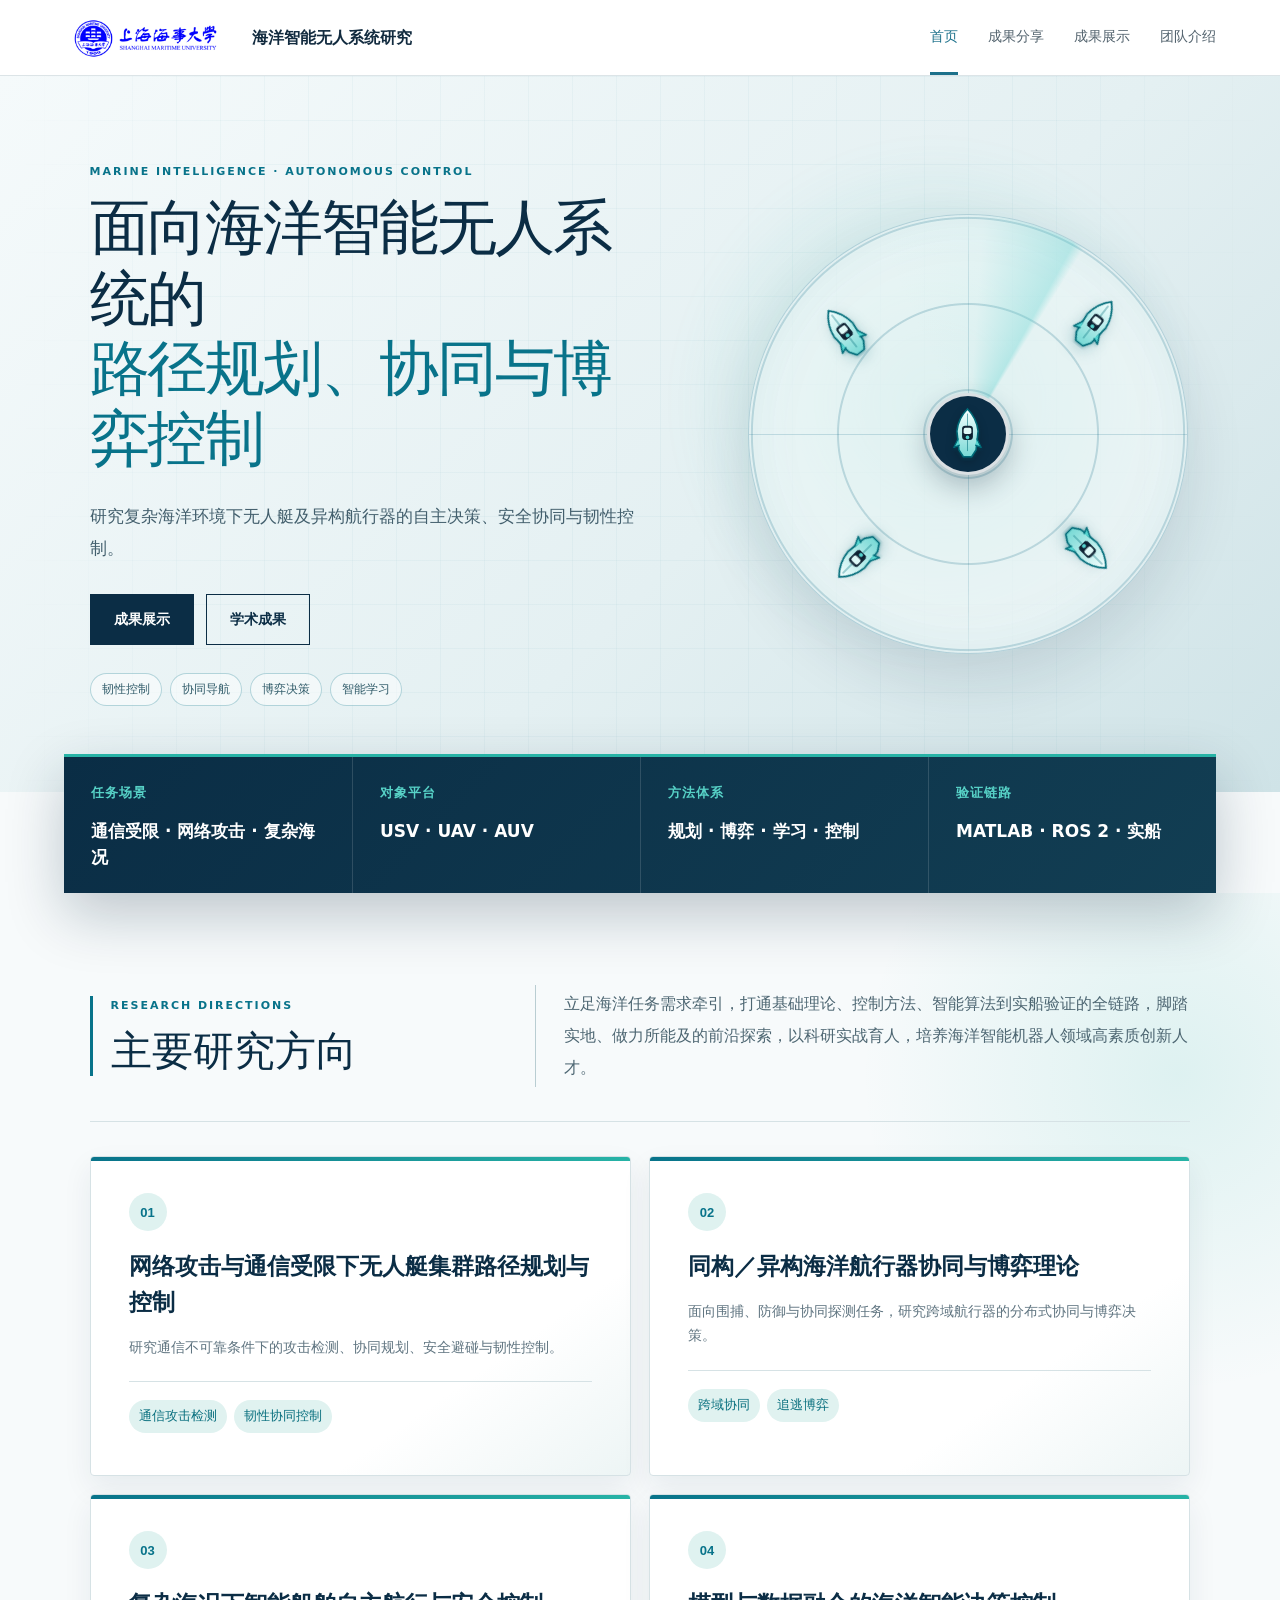
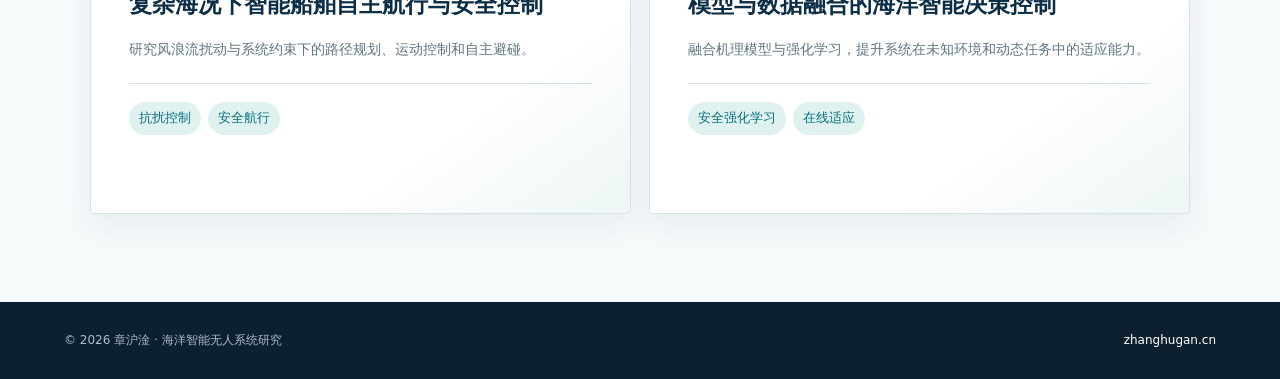
==== commit 9f7753ad: "Update publications and site content" ====
--- a/index.html
+++ b/index.html
@@ -4,17 +4,24 @@
 <header class="header"><a class="brand" href="index.html"><img src="assets/smu-logo.png" alt="上海海事大学"><b>海洋智能无人系统研究</b></a><button class="menu" aria-label="打开导航">☰</button><nav><a class="active" href="index.html">首页</a><a href="publications.html">成果分享</a><a href="showcase.html">成果展示</a><a href="team.html">团队介绍</a></nav></header>
 <main class="home-page">
   <section class="home-hero">
-    <div class="hero-copy"><p class="home-eyebrow">MARINE INTELLIGENCE · AUTONOMOUS CONTROL</p><h1>面向海洋智能无人系统的<br><em>路径规划、协同与博弈控制</em></h1><p>围绕复杂海洋环境中的感知不完备、通信不可靠、任务强对抗与系统强耦合问题，研究无人艇及异构海洋航行器的自主决策、安全协同和韧性控制方法。</p><div class="hero-actions"><a href="showcase.html">成果展示</a><a class="ghost" href="publications.html">学术成果</a></div><ul class="hero-tags"><li>韧性控制</li><li>协同导航</li><li>博弈决策</li><li>智能学习</li></ul></div>
+    <div class="hero-copy"><p class="home-eyebrow">MARINE INTELLIGENCE · AUTONOMOUS CONTROL</p><h1>面向海洋智能无人系统的<br><em>路径规划、协同与博弈控制</em></h1><p>研究复杂海洋环境下无人艇及异构航行器的自主决策、安全协同与韧性控制。</p><div class="hero-actions"><a href="showcase.html">成果展示</a><a class="ghost" href="publications.html">学术成果</a></div><ul class="hero-tags"><li>韧性控制</li><li>协同导航</li><li>博弈决策</li><li>智能学习</li></ul></div>
     <div class="system-map radar-map" aria-label="无人艇集群动态雷达探测示意图"><div class="radar-grid"></div><div class="radar-sweep"></div><i class="radar-pulse pulse-one"></i><i class="radar-pulse pulse-two"></i><i class="radar-pulse pulse-three"></i><div class="center-usv"><img src="assets/usv-top.svg" alt="中心无人艇"></div><img class="radar-usv boat-one" src="assets/usv-top.svg" alt="协同无人艇一"><img class="radar-usv boat-two" src="assets/usv-top.svg" alt="协同无人艇二"><img class="radar-usv boat-three" src="assets/usv-top.svg" alt="协同无人艇三"><img class="radar-usv boat-four" src="assets/usv-top.svg" alt="协同无人艇四"></div>
+  </section>
+
+  <section class="capability-band" aria-label="研究体系概览">
+    <article><span>任务场景</span><strong>通信受限 · 网络攻击 · 复杂海况</strong></article>
+    <article><span>对象平台</span><strong>USV · UAV · AUV</strong></article>
+    <article><span>方法体系</span><strong>规划 · 博弈 · 学习 · 控制</strong></article>
+    <article><span>验证链路</span><strong>MATLAB · ROS 2 · 实船</strong></article>
   </section>
 
   <section class="research-focus">
     <header class="section-heading"><div><p>RESEARCH DIRECTIONS</p><h2>主要研究方向</h2></div><p>立足海洋任务需求牵引，打通基础理论、控制方法、智能算法到实船验证的全链路，脚踏实地、做力所能及的前沿探索，以科研实战育人，培养海洋智能机器人领域高素质创新人才。</p></header>
     <div class="direction-grid">
-      <article><span>01</span><h3>网络攻击与通信受限下无人艇集群路径规划与控制</h3><p>面向带宽受限、时延、丢包、间歇通信及DoS攻击等网络环境，研究攻击检测与状态重构、通信感知协同导航、集群安全避碰和韧性队形保持方法，提升无人艇集群在信息不完整条件下的任务持续能力。</p><ul><li>通信攻击建模与检测</li><li>事件触发协同与信息预测</li><li>安全约束与韧性恢复控制</li></ul></article>
-      <article><span>02</span><h3>同构／异构海洋航行器协同与博弈理论</h3><p>研究多无人艇以及无人艇—无人机—水下航行器跨域系统的协同机理，刻画平台动力学差异、感知范围和任务能力约束，构建面向围捕、防御、护航与协同探测任务的分布式博弈决策方法。</p><ul><li>跨域协同建模与任务分配</li><li>追逃、围捕与目标防御博弈</li><li>多智能体协同稳定性分析</li></ul></article>
-      <article><span>03</span><h3>复杂海况下智能船舶自主航行与安全控制</h3><p>针对海流、风浪、模型不确定性、执行器约束及动态障碍物影响，研究船舶运动建模、路径规划、制导与轨迹跟踪控制方法，实现复杂海况下兼顾精度、稳定性和航行安全的自主控制。</p><ul><li>抗扰制导与运动控制</li><li>状态及输入约束处理</li><li>自主避碰与安全航行</li></ul></article>
-      <article><span>04</span><h3>模型与数据融合的海洋智能决策控制</h3><p>融合机理模型、群集行为先验与强化学习，研究具有可解释性和安全保证的智能控制结构，通过状态预测、残差学习和攻防交替训练，提高系统对未知环境、动态目标及未见任务的适应能力。</p><ul><li>安全强化学习与残差控制</li><li>目标状态预测与在线适应</li><li>数字仿真到实船迁移验证</li></ul></article>
+      <article><span>01</span><h3>网络攻击与通信受限下无人艇集群路径规划与控制</h3><p>研究通信不可靠条件下的攻击检测、协同规划、安全避碰与韧性控制。</p><ul><li>通信攻击检测</li><li>韧性协同控制</li></ul></article>
+      <article><span>02</span><h3>同构／异构海洋航行器协同与博弈理论</h3><p>面向围捕、防御与协同探测任务，研究跨域航行器的分布式协同与博弈决策。</p><ul><li>跨域协同</li><li>追逃博弈</li></ul></article>
+      <article><span>03</span><h3>复杂海况下智能船舶自主航行与安全控制</h3><p>研究风浪流扰动与系统约束下的路径规划、运动控制和自主避碰。</p><ul><li>抗扰控制</li><li>安全航行</li></ul></article>
+      <article><span>04</span><h3>模型与数据融合的海洋智能决策控制</h3><p>融合机理模型与强化学习，提升系统在未知环境和动态任务中的适应能力。</p><ul><li>安全强化学习</li><li>在线适应</li></ul></article>
     </div>
   </section>
 
--- a/styles.css
+++ b/styles.css
@@ -1,2 +1,3 @@
 :root{--navy:#122b3f;--blue:#1d718b;--cyan:#75d4d3;--ink:#273845;--muted:#6b7982;--line:#dce4e7;--soft:#f3f7f7;--white:#fff}*{box-sizing:border-box}html{scroll-behavior:smooth}body{margin:0;color:var(--ink);font-family:"Microsoft YaHei",system-ui,sans-serif;line-height:1.75}a{text-decoration:none;color:inherit}.header{height:76px;padding:0 max(5vw,24px);display:flex;align-items:center;position:sticky;top:0;z-index:10;background:rgba(255,255,255,.96);border-bottom:1px solid var(--line);backdrop-filter:blur(12px)}.brand{display:flex;align-items:center;gap:12px;color:var(--navy)}.brand span{display:grid;place-items:center;width:42px;height:42px;border-radius:50%;background:var(--navy);color:#fff;font:700 11px Arial;letter-spacing:.1em}.header nav{margin-left:auto;display:flex;gap:30px;height:100%}.header nav a{display:flex;align-items:center;font-size:14px;color:#53636e;border-bottom:3px solid transparent}.header nav a:hover,.header nav a.active{color:var(--blue);border-color:var(--blue)}.menu{display:none;margin-left:auto;border:0;background:none;font-size:24px}.hero{min-height:650px;padding:92px max(7vw,34px);display:grid;grid-template-columns:1.15fr .85fr;gap:70px;align-items:center;background:linear-gradient(135deg,#f8fbfb,#e7f2f3)}.kicker{margin:0 0 12px;color:var(--blue);font-size:11px;font-weight:800;letter-spacing:.17em}.hero h1,.inner>h1,.article-shell article>h1{margin:0;color:var(--navy);font-family:Georgia,"Noto Serif SC",serif;font-size:clamp(38px,4.6vw,64px);line-height:1.18;letter-spacing:-.03em}.lead{max-width:720px;margin:24px 0 32px;font-size:18px;color:#4c606c}.actions{display:flex;gap:12px}.actions a{padding:12px 20px;border:1px solid #aac6cd;font-size:14px;font-weight:700}.actions .primary{background:var(--blue);color:#fff;border-color:var(--blue)}.radar{width:min(430px,38vw);aspect-ratio:1;position:relative;border-radius:50%;background:repeating-radial-gradient(circle,transparent 0 16%,rgba(29,113,139,.14) 16.4% 16.9%);border:1px solid #b7d8dd}.radar:before,.radar:after{content:"";position:absolute;background:#afd5da}.radar:before{width:1px;inset:0 auto 0 50%}.radar:after{height:1px;inset:50% 0 auto}.radar strong{position:absolute;left:50%;top:50%;transform:translate(-50%,-50%);z-index:2;padding:18px;border-radius:50%;background:var(--navy);color:#fff}.radar img{position:absolute;width:35px;height:62px;z-index:2}.u1{left:17%;top:24%;transform:rotate(135deg)}.u2{right:17%;top:22%;transform:rotate(-135deg)}.u3{left:22%;bottom:15%;transform:rotate(45deg)}.u4{right:18%;bottom:17%;transform:rotate(-45deg)}.intro-band,.portal,.inner{padding:90px max(7vw,34px)}.intro-band>p{color:var(--blue);font-size:12px;font-weight:700}.intro-band>h2,.portal h2{font:42px Georgia,"Noto Serif SC",serif;color:var(--navy);margin:0 0 34px}.topics,.show-grid{display:grid;grid-template-columns:repeat(3,1fr);border-top:2px solid var(--navy)}.topics article,.show-grid article{padding:28px 28px 24px 0}.topics article+article,.show-grid article+article{padding-left:28px;border-left:1px solid var(--line)}.topics b,.show-grid b{color:var(--blue);font-size:12px}.topics h3,.show-grid h3{color:var(--navy);font-size:21px;margin:15px 0 7px}.topics p,.show-grid p{color:var(--muted);font-size:14px;margin:0}.portal{display:grid;grid-template-columns:.7fr 1.3fr;gap:70px;background:var(--navy);color:#fff}.portal h2{color:#fff}.portal>div>p:last-child{color:#b5c5ce}.portal-grid{display:grid;grid-template-columns:repeat(2,1fr);border:1px solid rgba(255,255,255,.18)}.portal-grid a{padding:28px;border-right:1px solid rgba(255,255,255,.18);border-bottom:1px solid rgba(255,255,255,.18)}.portal-grid small,.portal-grid span{color:var(--cyan)}.portal-grid h3{font-size:22px;margin:12px 0 4px}.portal-grid p{font-size:13px;color:#b8c8d0;margin:0 0 20px}.inner{max-width:1180px;margin:auto;min-height:700px}.page-lead{max-width:740px;color:var(--muted);font-size:17px}.filter{display:flex;gap:8px;margin:42px 0 12px}.filter button{padding:8px 15px;border:1px solid var(--line);background:#fff}.filter .selected{background:var(--navy);color:#fff}.pub-list article{display:grid;grid-template-columns:90px 1fr auto;gap:25px;padding:27px 0;border-top:1px solid var(--line);align-items:start}.pub-list span{color:var(--blue);font-size:12px;font-weight:700}.pub-list h2{margin:0 0 5px;color:var(--navy);font-size:21px}.pub-list p{margin:0;color:var(--muted)}.pub-list a{color:var(--blue);font-size:13px}.featured{display:grid;grid-template-columns:1.5fr .5fr;margin-top:45px;border:1px solid var(--line);box-shadow:0 20px 50px rgba(18,43,63,.1)}.featured video{width:100%;aspect-ratio:16/9;background:#07131b}.featured div{padding:32px;align-self:center}.featured small{color:var(--blue)}.featured h2{color:var(--navy);font-size:25px}.featured p{color:var(--muted)}.show-grid{margin-top:55px}.team-lead{display:grid;grid-template-columns:180px 1fr;gap:38px;margin:45px 0 70px;align-items:center}.portrait{width:180px;height:180px;border-radius:50%;display:grid;place-items:center;background:linear-gradient(135deg,var(--navy),var(--blue));color:#fff;font:60px Georgia}.team-lead h2{color:var(--navy);font-size:30px;margin:0}.team-lead p{color:var(--muted)}.section-title{font:32px Georgia;color:var(--navy)}.contact{margin-top:65px;padding:35px;background:var(--soft)}.article-shell{max-width:1200px;margin:auto;padding:64px 32px 90px;display:grid;grid-template-columns:230px 1fr;gap:70px}.article-shell aside{position:sticky;top:110px;align-self:start}.avatar{width:120px;height:120px;border-radius:50%;display:grid;place-items:center;background:var(--navy);color:#fff;font:700 23px Arial}.article-shell aside h2{margin:22px 0 0;color:var(--navy)}.article-shell aside p{margin:0 0 22px;color:var(--muted);font-size:12px}.article-shell aside a{display:block;padding:8px 0;border-bottom:1px solid var(--line);font-size:13px}.breadcrumb,.meta{font-size:13px;color:var(--blue)}.meta{padding-bottom:25px;border-bottom:1px solid var(--line)}.article-shell article section{margin-top:55px}.article-shell article section>h2{font:31px Georgia;color:var(--navy)}.quote{padding:20px 24px;border-left:4px solid var(--blue);background:var(--soft);font-size:17px}.number-list>div{display:grid;grid-template-columns:50px 1fr;column-gap:14px;padding:24px 0;border-top:1px solid var(--line)}.number-list b{grid-row:1/3;color:var(--blue)}.number-list h3{margin:0;color:var(--navy)}.number-list p{margin:5px 0;color:var(--muted)}.route{display:grid;grid-template-columns:repeat(3,1fr);border-top:2px solid var(--navy)}.route div{padding:24px}.route div+div{border-left:1px solid var(--line)}.route b{color:var(--blue)}footer{display:flex;justify-content:space-between;padding:28px max(5vw,24px);background:#0c2030;color:#aabcc7;font-size:12px}footer p{margin:0}footer a{color:#fff}
 @media(max-width:850px){.header nav{display:none;position:absolute;top:75px;left:0;right:0;height:auto;background:#fff;padding:10px 24px 20px;flex-direction:column;gap:0}.header nav.open{display:flex}.header nav a{padding:9px 0;border:0}.menu{display:block}.hero{grid-template-columns:1fr}.radar{width:min(430px,80vw);justify-self:center}.topics,.show-grid{grid-template-columns:1fr}.topics article+article,.show-grid article+article{padding-left:0;border-left:0;border-top:1px solid var(--line)}.portal{grid-template-columns:1fr}.featured{grid-template-columns:1fr}.article-shell{grid-template-columns:1fr}.article-shell aside{position:static}.article-shell aside a{display:inline-block;margin-right:18px}.avatar{width:88px;height:88px}.pub-list article{grid-template-columns:70px 1fr}.pub-list article>a{grid-column:2}.route{grid-template-columns:1fr}.route div+div{border-left:0;border-top:1px solid var(--line)}}@media(max-width:560px){.hero,.intro-band,.portal,.inner{padding:55px 20px}.hero h1,.inner>h1,.article-shell article>h1{font-size:34px}.radar{width:85vw}.portal-grid{grid-template-columns:1fr}.portal-grid a{border-right:0}.team-lead{grid-template-columns:1fr}.portrait{width:120px;height:120px}.article-shell{padding:38px 20px}.featured div{padding:22px}footer{flex-direction:column;gap:8px}}
+
--- a/home.css
+++ b/home.css
@@ -1,2 +1 @@
 .home-page{background:#fff}.home-hero{min-height:690px;padding:86px max(7vw,34px);display:grid;grid-template-columns:minmax(0,1.12fr) minmax(380px,.88fr);align-items:center;gap:7vw;overflow:hidden;background:linear-gradient(135deg,#f8fbfb 0%,#edf6f6 58%,#dcecef 100%)}.home-eyebrow,.section-heading>div>p,.research-path>div>p,.home-links>div>p{margin:0 0 12px;color:var(--blue);font-size:11px;font-weight:800;letter-spacing:.18em}.hero-copy h1{margin:0;color:var(--navy);font:clamp(42px,4.7vw,70px)/1.17 Georgia,"Noto Serif SC",serif;letter-spacing:-.035em}.hero-copy h1 em{color:var(--blue);font-style:normal}.hero-copy>p:not(.home-eyebrow){max-width:760px;margin:25px 0 30px;color:#526773;font-size:17px;line-height:1.9}.hero-actions{display:flex;gap:12px}.hero-actions a{padding:12px 23px;border:1px solid var(--navy);background:var(--navy);color:#fff;font-size:14px;font-weight:700}.hero-actions a.ghost{background:transparent;color:var(--navy)}.hero-tags{display:flex;flex-wrap:wrap;gap:8px;margin:28px 0 0;padding:0;list-style:none}.hero-tags li{padding:5px 11px;border:1px solid #bfd4d8;border-radius:99px;color:#55717b;font-size:12px}.system-map{width:min(440px,38vw);aspect-ratio:1;position:relative;justify-self:center}.system-map:before{content:"";position:absolute;inset:8%;border-radius:50%;background:radial-gradient(circle at center,rgba(29,113,139,.15),rgba(29,113,139,.03) 48%,transparent 49%)}.orbit{position:absolute;left:50%;top:50%;border:1px solid rgba(29,113,139,.3);border-radius:50%;transform:translate(-50%,-50%)}.orbit-one{width:70%;height:70%}.orbit-two{width:100%;height:100%;border-style:dashed}.map-core{position:absolute;left:50%;top:50%;width:190px;height:190px;transform:translate(-50%,-50%);display:flex;flex-direction:column;align-items:center;justify-content:center;border-radius:50%;background:var(--navy);color:#fff;box-shadow:0 24px 55px rgba(18,43,63,.28);text-align:center}.map-core small{color:var(--cyan);font:700 10px Arial;letter-spacing:.2em}.map-core strong{margin:7px 0;font-size:21px}.map-core span{font-size:11px;color:#b9d0da}.map-node{position:absolute;min-width:92px;padding:9px 13px;border:1px solid #b8d5da;background:rgba(255,255,255,.92);box-shadow:0 12px 28px rgba(18,43,63,.09);color:var(--navy);font-size:12px;font-weight:700;text-align:center}.node-a{left:0;top:18%}.node-b{right:-3%;top:25%}.node-c{left:1%;bottom:17%}.node-d{right:3%;bottom:12%}.research-focus{padding:100px max(7vw,34px)}.section-heading{display:grid;grid-template-columns:1fr 1fr;gap:70px;align-items:end;margin-bottom:48px}.section-heading h2,.research-path h2,.home-links h2{margin:0;color:var(--navy);font:clamp(34px,3.5vw,50px)/1.2 Georgia,"Noto Serif SC",serif}.section-heading>p{max-width:520px;margin:0;color:var(--muted)}.direction-grid{display:grid;grid-template-columns:repeat(2,minmax(0,1fr));border-top:2px solid var(--navy);border-left:1px solid var(--line)}.direction-grid article{position:relative;min-height:390px;padding:36px 38px;border-right:1px solid var(--line);border-bottom:1px solid var(--line);transition:.25s ease}.direction-grid article:hover{background:#f4f8f8;transform:translateY(-3px);box-shadow:0 18px 45px rgba(18,43,63,.08)}.direction-grid article>span{color:var(--blue);font:700 12px Arial}.direction-grid h3{max-width:580px;margin:18px 0 14px;color:var(--navy);font-size:23px;line-height:1.55}.direction-grid p{margin:0;color:var(--muted);font-size:14px}.direction-grid ul{margin:22px 0 0;padding:18px 0 0;border-top:1px solid var(--line);list-style:none}.direction-grid li{display:inline-block;margin:0 14px 5px 0;color:var(--blue);font-size:12px}.research-path{padding:80px max(7vw,34px);display:grid;grid-template-columns:.72fr 1.28fr;gap:70px;background:var(--navy);color:#fff}.research-path h2{color:#fff}.research-path ol{margin:0;padding:0;list-style:none;border-top:1px solid rgba(255,255,255,.26)}.research-path li{display:grid;grid-template-columns:54px 180px 1fr;gap:12px;padding:22px 0;border-bottom:1px solid rgba(255,255,255,.18);align-items:center}.research-path li b{color:var(--cyan);font:700 12px Arial}.research-path li strong{font-size:15px}.research-path li span{color:#b8c9d1;font-size:13px}.home-links{padding:94px max(7vw,34px);display:grid;grid-template-columns:.7fr 1.3fr;gap:70px}.home-links nav{display:grid;grid-template-columns:repeat(2,1fr);border-top:2px solid var(--navy);border-left:1px solid var(--line)}.home-links a{min-height:150px;padding:27px;border-right:1px solid var(--line);border-bottom:1px solid var(--line);display:flex;flex-direction:column;justify-content:space-between}.home-links a span{color:var(--blue);font-size:12px}.home-links a b{color:var(--navy);font-size:17px}.home-links a:hover{background:var(--soft)}@media(max-width:960px){.home-hero{grid-template-columns:1fr;padding-top:70px}.system-map{width:min(430px,76vw);margin-top:20px}.section-heading,.research-path,.home-links{grid-template-columns:1fr}.direction-grid{grid-template-columns:1fr}.direction-grid article{min-height:auto}.research-path,.home-links{gap:40px}}@media(max-width:600px){.home-hero,.research-focus,.research-path,.home-links{padding:58px 20px}.hero-copy h1{font-size:38px}.system-map{width:85vw}.map-core{width:145px;height:145px}.map-core strong{font-size:16px}.map-node{min-width:80px;padding:7px;font-size:10px}.section-heading{gap:24px}.direction-grid article{padding:28px 22px}.direction-grid h3{font-size:20px}.research-path li{grid-template-columns:42px 1fr}.research-path li span{grid-column:2}.home-links nav{grid-template-columns:1fr}}
-
--- a/radar.css
+++ b/radar.css
@@ -105,4 +105,3 @@
   .radar-sweep,
   .radar-pulse { animation: none; }
 }
-
--- a/home-tuning.css
+++ b/home-tuning.css
@@ -1,6 +1,111 @@
+.home-page {
+  --navy: #0b2d45;
+  --blue: #08738a;
+  --cyan: #27b3a6;
+  --ink: #203746;
+  --muted: #607581;
+  --line: #d6e2e5;
+  --soft: #f1f6f7;
+  background: #f7fafb;
+}
+
+.home-hero {
+  position: relative;
+  isolation: isolate;
+  background: linear-gradient(135deg,#f5fafb 0%,#e4f0f2 58%,#cfe3e7 100%);
+}
+
+.home-hero::before {
+  content: "";
+  position: absolute;
+  inset: 0;
+  z-index: -2;
+  opacity: .42;
+  background-image:
+    linear-gradient(rgba(8,115,138,.085) 1px, transparent 1px),
+    linear-gradient(90deg, rgba(8,115,138,.085) 1px, transparent 1px);
+  background-size: 44px 44px;
+  mask-image: linear-gradient(90deg, transparent, #000 18%, #000 82%, transparent);
+}
+
+.home-hero::after {
+  content: "";
+  position: absolute;
+  right: 6%;
+  top: 8%;
+  z-index: -1;
+  width: 42vw;
+  height: 42vw;
+  border-radius: 50%;
+  background: radial-gradient(circle, rgba(39,179,166,.24), transparent 68%);
+  filter: blur(14px);
+}
+
+.hero-copy,
+.radar-map {
+  position: relative;
+  z-index: 1;
+}
+
+.hero-copy > p:not(.home-eyebrow) {
+  color: #435f6d;
+}
+
+.hero-tags li {
+  border-color: rgba(8,115,138,.28);
+  background: rgba(255,255,255,.48);
+  color: #315c6a;
+}
+
+.capability-band {
+  position: relative;
+  z-index: 3;
+  display: grid;
+  grid-template-columns: repeat(4, minmax(0,1fr));
+  margin: -38px max(5vw,24px) 0;
+  border-top: 3px solid var(--cyan);
+  background: linear-gradient(135deg,#0a2d45 0%,#123e53 100%);
+  box-shadow: 0 22px 58px rgba(7,38,58,.24);
+}
+
+.capability-band article {
+  min-height: 126px;
+  padding: 25px 27px 23px;
+}
+
+.capability-band article + article {
+  border-left: 1px solid rgba(255,255,255,.14);
+}
+
+.capability-band span {
+  display: block;
+  margin-bottom: 13px;
+  color: #57d2c7;
+  font-size: 13px;
+  font-weight: 700;
+  letter-spacing: .08em;
+}
+
+.capability-band strong {
+  display: block;
+  color: #fff;
+  font-size: 17px;
+  line-height: 1.55;
+}
+
+.capability-band p {
+  margin: 10px 0 0;
+  color: #bdced5;
+  font-size: 14px;
+  line-height: 1.7;
+}
+
 .research-focus {
-  padding-top: 72px;
+  padding-top: 92px;
   padding-bottom: 88px;
+  background:
+    radial-gradient(circle at 92% 18%, rgba(39,179,166,.12), transparent 22%),
+    #f7fafb;
 }
 
 .section-heading {
@@ -25,13 +130,78 @@
   max-width: none;
   margin: 0;
   padding: 3px 0 3px 28px;
-  border-left: 1px solid #bfd1d6;
-  color: #526773;
+  border-left: 1px solid #b9cdd2;
+  color: #4d6672;
   font-size: 16px;
   line-height: 2;
 }
 
+.direction-grid {
+  gap: 18px;
+  border: 0;
+  background: transparent;
+}
+
+.direction-grid article {
+  min-height: 320px;
+  overflow: hidden;
+  border: 1px solid var(--line);
+  border-radius: 4px;
+  background: linear-gradient(145deg,#fff 0%,#fff 70%,#edf5f5 100%);
+  box-shadow: 0 12px 30px rgba(11,45,69,.07);
+}
+
+.direction-grid article::before {
+  content: "";
+  position: absolute;
+  left: 0;
+  top: 0;
+  width: 100%;
+  height: 4px;
+  background: linear-gradient(90deg,var(--blue),var(--cyan));
+}
+
+.direction-grid article > span {
+  display: inline-grid;
+  width: 38px;
+  height: 38px;
+  place-items: center;
+  border-radius: 50%;
+  background: #dff2f0;
+  color: var(--blue);
+  font-size: 13px;
+}
+
+.direction-grid article:hover {
+  border-color: #9bc9cd;
+  background: linear-gradient(145deg,#fff,#e8f4f3);
+  box-shadow: 0 20px 45px rgba(11,45,69,.13);
+}
+
+.direction-grid li {
+  margin-right: 7px;
+  padding: 5px 10px;
+  border-radius: 99px;
+  background: #e0f2f0;
+  color: #086f7e;
+  font-size: 13px;
+}
+
 @media (max-width: 960px) {
+  .capability-band {
+    grid-template-columns: repeat(2,1fr);
+    margin-top: -26px;
+  }
+
+  .capability-band article:nth-child(3) {
+    border-left: 0;
+    border-top: 1px solid rgba(255,255,255,.14);
+  }
+
+  .capability-band article:nth-child(4) {
+    border-top: 1px solid rgba(255,255,255,.14);
+  }
+
   .section-heading {
     grid-template-columns: 1fr;
     gap: 25px;
@@ -45,8 +215,27 @@
 }
 
 @media (max-width: 600px) {
+  .home-hero::before {
+    background-size: 32px 32px;
+  }
+
+  .capability-band {
+    grid-template-columns: 1fr;
+    margin: -18px 20px 0;
+  }
+
+  .capability-band article {
+    min-height: auto;
+    padding: 21px 22px;
+  }
+
+  .capability-band article + article {
+    border-left: 0;
+    border-top: 1px solid rgba(255,255,255,.14);
+  }
+
   .research-focus {
-    padding-top: 52px;
+    padding-top: 66px;
     padding-bottom: 60px;
   }
 
@@ -61,4 +250,3 @@
     line-height: 1.9;
   }
 }
-
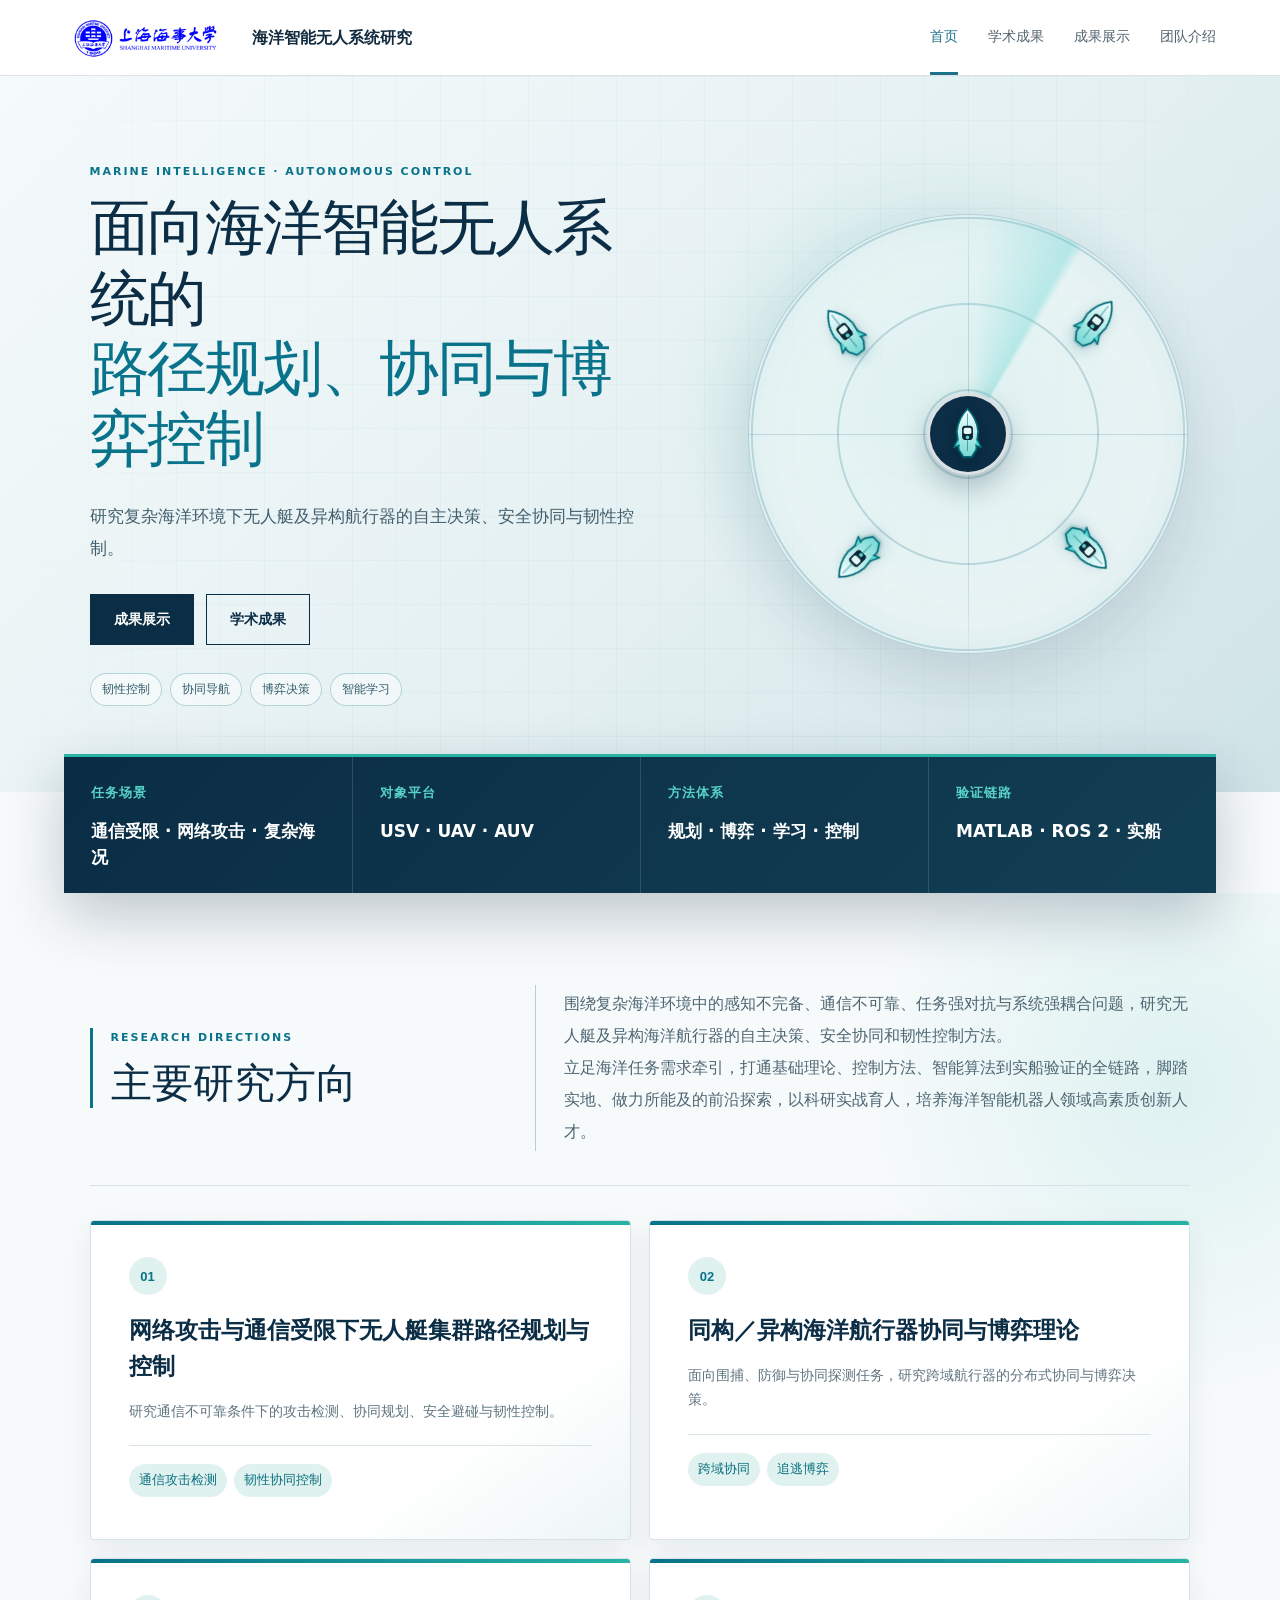
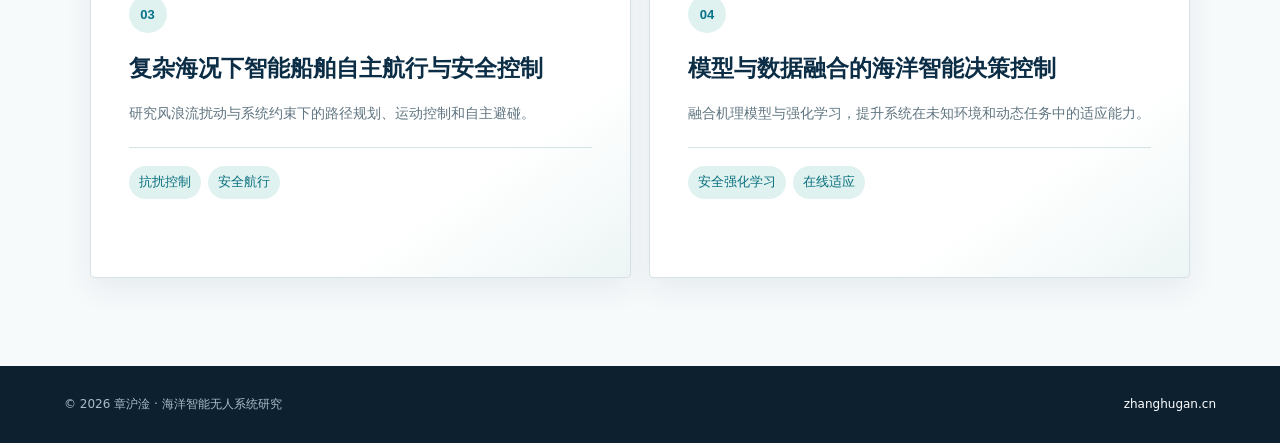
==== commit ea753205: "Update research copy and academic results labels" ====
--- a/index.html
+++ b/index.html
@@ -1,7 +1,7 @@
 <!doctype html>
 <html lang="zh-CN"><head><meta charset="utf-8"><meta name="viewport" content="width=device-width,initial-scale=1"><meta name="description" content="海洋智能无人系统路径规划、协同与博弈控制研究"><title>海洋智能无人系统研究</title><link rel="stylesheet" href="styles.css"><link rel="stylesheet" href="home.css"><link rel="stylesheet" href="radar.css"><link rel="stylesheet" href="home-tuning.css"></head>
 <body>
-<header class="header"><a class="brand" href="index.html"><img src="assets/smu-logo.png" alt="上海海事大学"><b>海洋智能无人系统研究</b></a><button class="menu" aria-label="打开导航">☰</button><nav><a class="active" href="index.html">首页</a><a href="publications.html">成果分享</a><a href="showcase.html">成果展示</a><a href="team.html">团队介绍</a></nav></header>
+<header class="header"><a class="brand" href="index.html"><img src="assets/smu-logo.png" alt="上海海事大学"><b>海洋智能无人系统研究</b></a><button class="menu" aria-label="打开导航">☰</button><nav><a class="active" href="index.html">首页</a><a href="publications.html">学术成果</a><a href="showcase.html">成果展示</a><a href="team.html">团队介绍</a></nav></header>
 <main class="home-page">
   <section class="home-hero">
     <div class="hero-copy"><p class="home-eyebrow">MARINE INTELLIGENCE · AUTONOMOUS CONTROL</p><h1>面向海洋智能无人系统的<br><em>路径规划、协同与博弈控制</em></h1><p>研究复杂海洋环境下无人艇及异构航行器的自主决策、安全协同与韧性控制。</p><div class="hero-actions"><a href="showcase.html">成果展示</a><a class="ghost" href="publications.html">学术成果</a></div><ul class="hero-tags"><li>韧性控制</li><li>协同导航</li><li>博弈决策</li><li>智能学习</li></ul></div>
@@ -16,7 +16,7 @@
   </section>
 
   <section class="research-focus">
-    <header class="section-heading"><div><p>RESEARCH DIRECTIONS</p><h2>主要研究方向</h2></div><p>立足海洋任务需求牵引，打通基础理论、控制方法、智能算法到实船验证的全链路，脚踏实地、做力所能及的前沿探索，以科研实战育人，培养海洋智能机器人领域高素质创新人才。</p></header>
+    <header class="section-heading"><div><p>RESEARCH DIRECTIONS</p><h2>主要研究方向</h2></div><p>围绕复杂海洋环境中的感知不完备、通信不可靠、任务强对抗与系统强耦合问题，研究无人艇及异构海洋航行器的自主决策、安全协同和韧性控制方法。<br>立足海洋任务需求牵引，打通基础理论、控制方法、智能算法到实船验证的全链路，脚踏实地、做力所能及的前沿探索，以科研实战育人，培养海洋智能机器人领域高素质创新人才。</p></header>
     <div class="direction-grid">
       <article><span>01</span><h3>网络攻击与通信受限下无人艇集群路径规划与控制</h3><p>研究通信不可靠条件下的攻击检测、协同规划、安全避碰与韧性控制。</p><ul><li>通信攻击检测</li><li>韧性协同控制</li></ul></article>
       <article><span>02</span><h3>同构／异构海洋航行器协同与博弈理论</h3><p>面向围捕、防御与协同探测任务，研究跨域航行器的分布式协同与博弈决策。</p><ul><li>跨域协同</li><li>追逃博弈</li></ul></article>
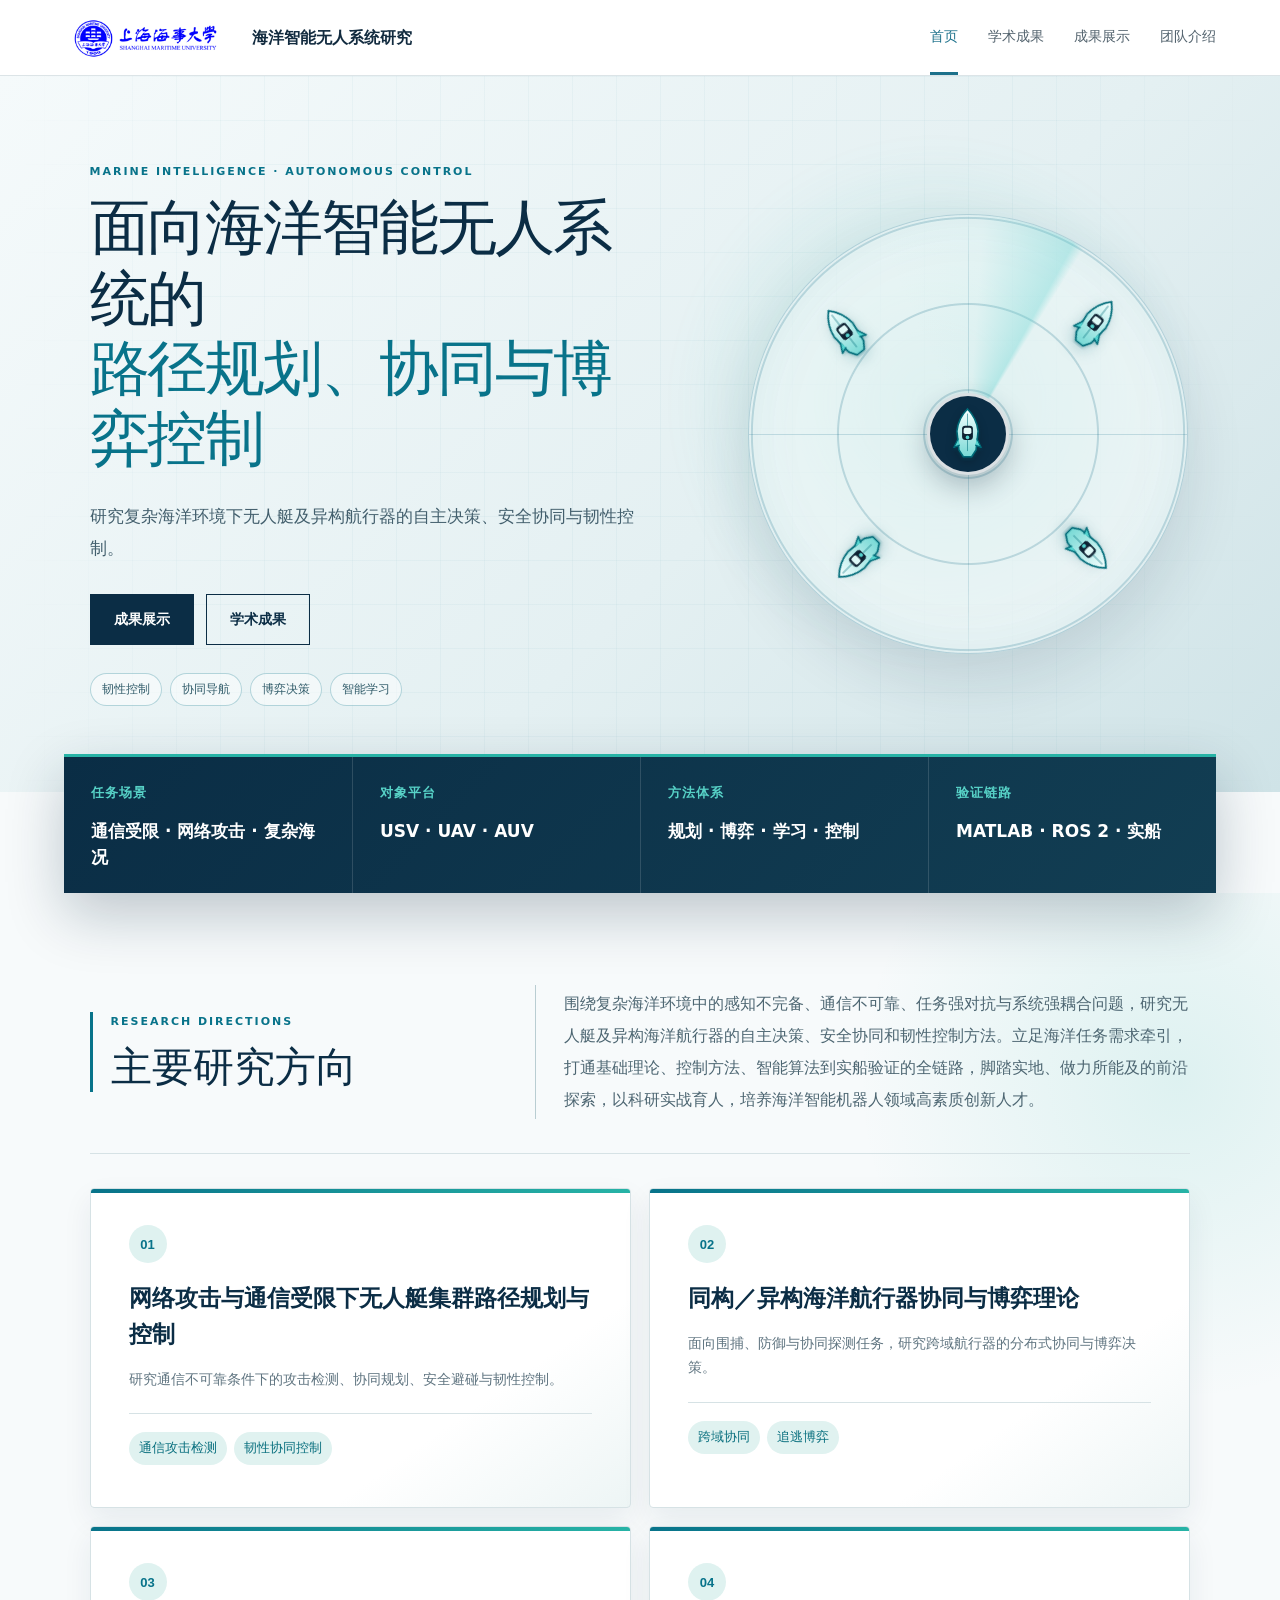
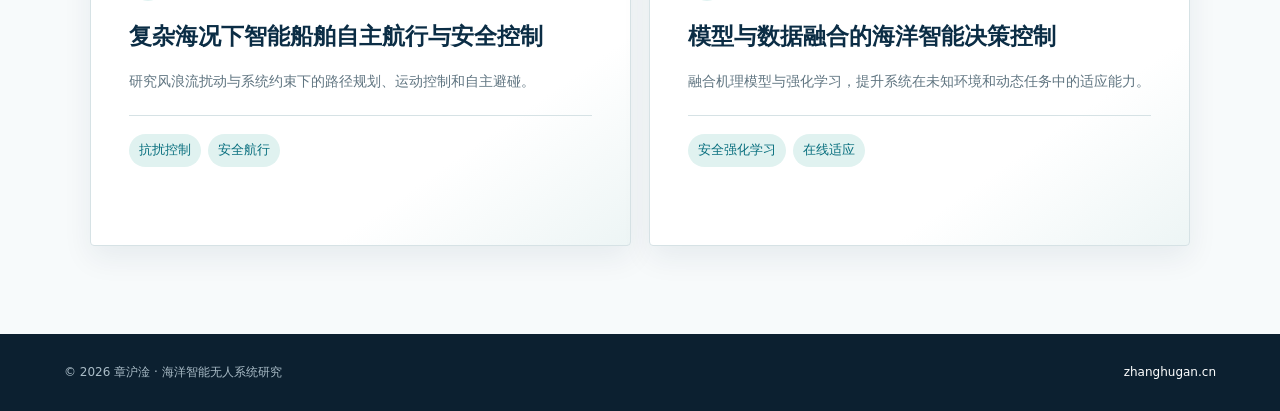
==== commit ed7ba119: "Keep research direction copy in one paragraph" ====
--- a/index.html
+++ b/index.html
@@ -1,10 +1,10 @@
 <!doctype html>
 <html lang="zh-CN"><head><meta charset="utf-8"><meta name="viewport" content="width=device-width,initial-scale=1"><meta name="description" content="海洋智能无人系统路径规划、协同与博弈控制研究"><title>海洋智能无人系统研究</title><link rel="stylesheet" href="styles.css"><link rel="stylesheet" href="home.css"><link rel="stylesheet" href="radar.css"><link rel="stylesheet" href="home-tuning.css"></head>
 <body>
-<header class="header"><a class="brand" href="index.html"><img src="assets/smu-logo.png" alt="上海海事大学"><b>海洋智能无人系统研究</b></a><button class="menu" aria-label="打开导航">☰</button><nav><a class="active" href="index.html">首页</a><a href="publications.html">学术成果</a><a href="showcase.html">成果展示</a><a href="team.html">团队介绍</a></nav></header>
+<header class="header"><a class="brand" href="index.html"><img src="assets/smu-logo.png" alt="上海海事大学"><b>海洋智能无人系统研究</b></a><button class="menu" aria-label="打开导航">☰</button><nav><a class="active" href="index.html">首页</a><a href="publications.html?v=20261121-academic">学术成果</a><a href="showcase.html">成果展示</a><a href="team.html">团队介绍</a></nav></header>
 <main class="home-page">
   <section class="home-hero">
-    <div class="hero-copy"><p class="home-eyebrow">MARINE INTELLIGENCE · AUTONOMOUS CONTROL</p><h1>面向海洋智能无人系统的<br><em>路径规划、协同与博弈控制</em></h1><p>研究复杂海洋环境下无人艇及异构航行器的自主决策、安全协同与韧性控制。</p><div class="hero-actions"><a href="showcase.html">成果展示</a><a class="ghost" href="publications.html">学术成果</a></div><ul class="hero-tags"><li>韧性控制</li><li>协同导航</li><li>博弈决策</li><li>智能学习</li></ul></div>
+    <div class="hero-copy"><p class="home-eyebrow">MARINE INTELLIGENCE · AUTONOMOUS CONTROL</p><h1>面向海洋智能无人系统的<br><em>路径规划、协同与博弈控制</em></h1><p>研究复杂海洋环境下无人艇及异构航行器的自主决策、安全协同与韧性控制。</p><div class="hero-actions"><a href="showcase.html">成果展示</a><a class="ghost" href="publications.html?v=20261121-academic">学术成果</a></div><ul class="hero-tags"><li>韧性控制</li><li>协同导航</li><li>博弈决策</li><li>智能学习</li></ul></div>
     <div class="system-map radar-map" aria-label="无人艇集群动态雷达探测示意图"><div class="radar-grid"></div><div class="radar-sweep"></div><i class="radar-pulse pulse-one"></i><i class="radar-pulse pulse-two"></i><i class="radar-pulse pulse-three"></i><div class="center-usv"><img src="assets/usv-top.svg" alt="中心无人艇"></div><img class="radar-usv boat-one" src="assets/usv-top.svg" alt="协同无人艇一"><img class="radar-usv boat-two" src="assets/usv-top.svg" alt="协同无人艇二"><img class="radar-usv boat-three" src="assets/usv-top.svg" alt="协同无人艇三"><img class="radar-usv boat-four" src="assets/usv-top.svg" alt="协同无人艇四"></div>
   </section>
 
@@ -16,7 +16,7 @@
   </section>
 
   <section class="research-focus">
-    <header class="section-heading"><div><p>RESEARCH DIRECTIONS</p><h2>主要研究方向</h2></div><p>围绕复杂海洋环境中的感知不完备、通信不可靠、任务强对抗与系统强耦合问题，研究无人艇及异构海洋航行器的自主决策、安全协同和韧性控制方法。<br>立足海洋任务需求牵引，打通基础理论、控制方法、智能算法到实船验证的全链路，脚踏实地、做力所能及的前沿探索，以科研实战育人，培养海洋智能机器人领域高素质创新人才。</p></header>
+    <header class="section-heading"><div><p>RESEARCH DIRECTIONS</p><h2>主要研究方向</h2></div><p>围绕复杂海洋环境中的感知不完备、通信不可靠、任务强对抗与系统强耦合问题，研究无人艇及异构海洋航行器的自主决策、安全协同和韧性控制方法。立足海洋任务需求牵引，打通基础理论、控制方法、智能算法到实船验证的全链路，脚踏实地、做力所能及的前沿探索，以科研实战育人，培养海洋智能机器人领域高素质创新人才。</p></header>
     <div class="direction-grid">
       <article><span>01</span><h3>网络攻击与通信受限下无人艇集群路径规划与控制</h3><p>研究通信不可靠条件下的攻击检测、协同规划、安全避碰与韧性控制。</p><ul><li>通信攻击检测</li><li>韧性协同控制</li></ul></article>
       <article><span>02</span><h3>同构／异构海洋航行器协同与博弈理论</h3><p>面向围捕、防御与协同探测任务，研究跨域航行器的分布式协同与博弈决策。</p><ul><li>跨域协同</li><li>追逃博弈</li></ul></article>
